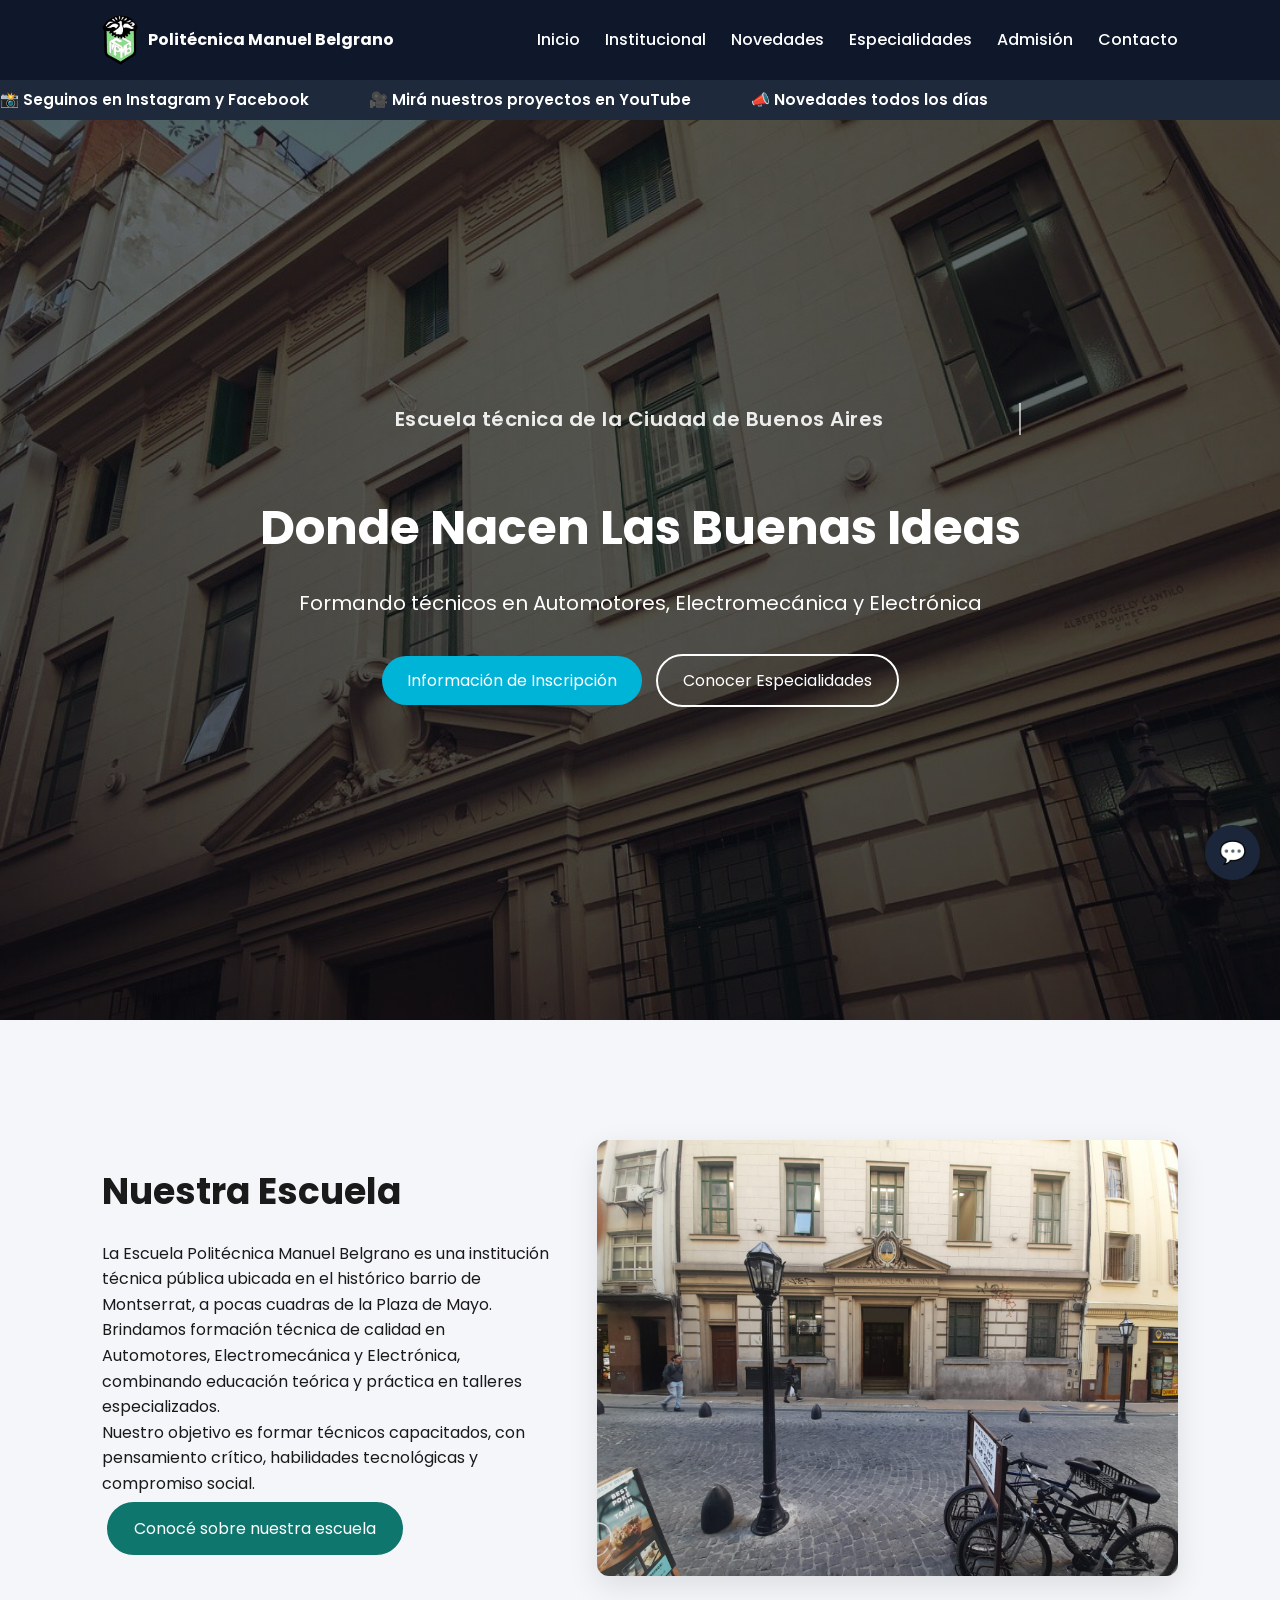
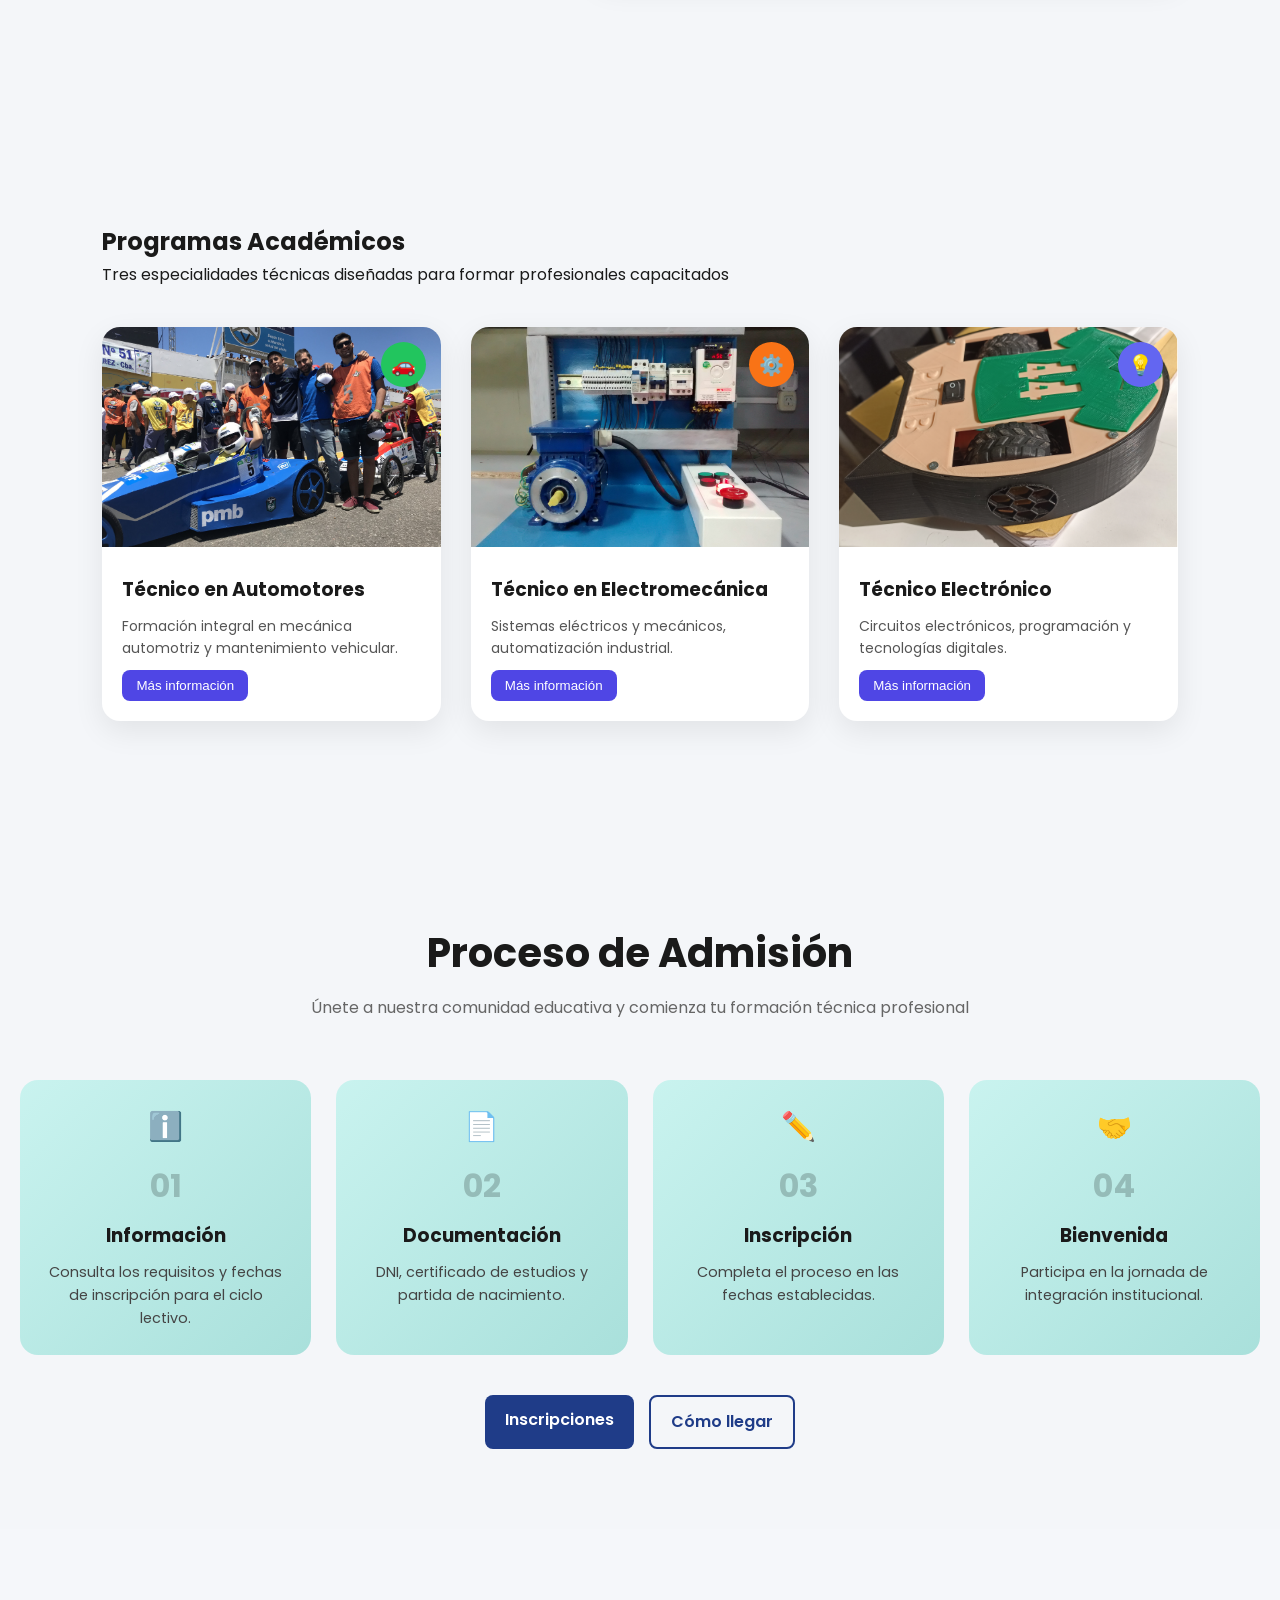
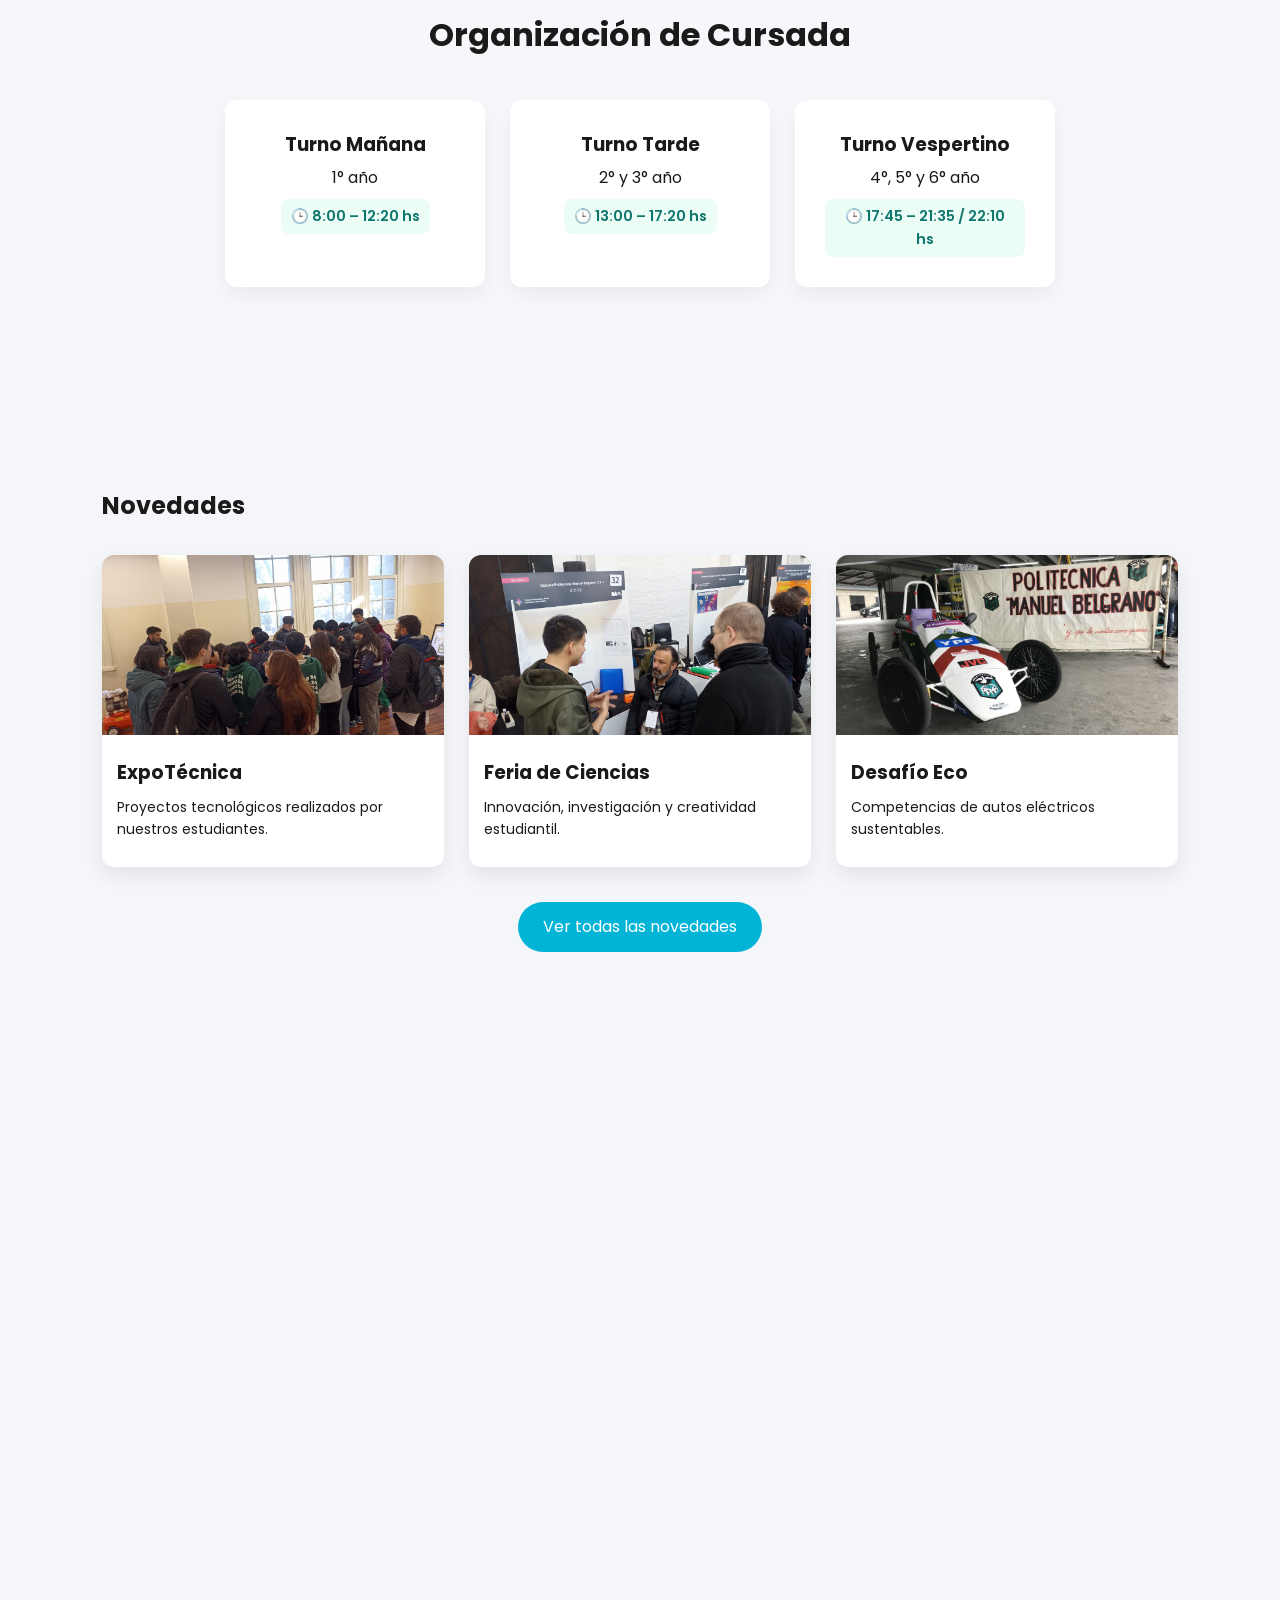
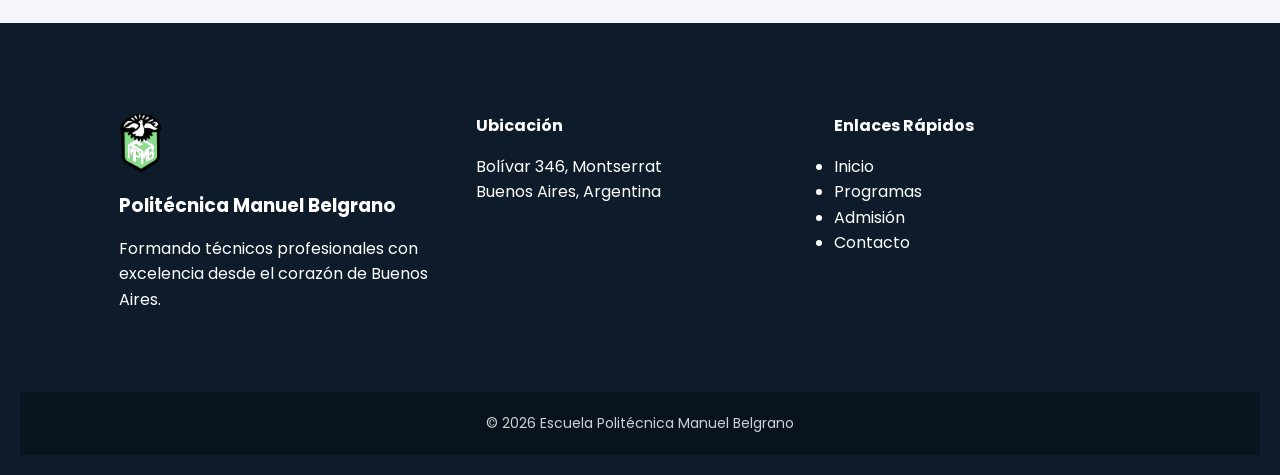
==== index.html @ e022c782 "nueva version website" ====
<!DOCTYPE html>
<html lang="es">
<head>
<meta charset="UTF-8">
<meta name="viewport" content="width=device-width, initial-scale=1.0">
<title>Escuela Politécnica Manuel Belgrano</title>
<link rel="stylesheet" href="css/style.css">
<link href="https://fonts.googleapis.com/css2?family=Poppins:wght@300;400;600;700&display=swap" rel="stylesheet">
<link rel="stylesheet" href="https://cdnjs.cloudflare.com/ajax/libs/font-awesome/6.5.0/css/all.min.css">

</head>

<body>

<header class="main-header">
  <div class="logo">
    <img src="img/logo.png" alt="Logo Escuela">
    <span>Politécnica Manuel Belgrano</span>
  </div>

  <div class="menu-toggle" id="menuToggle">☰</div>

  <nav id="navMenu">
    <ul>
      <li><a href="index.html">Inicio</a></li>
      <li><a href="institucional.html">Institucional</a></li>
      <li><a href="novedades.html">Novedades</a></li>
      <li><a href="#programas">Especialidades</a></li>
      <li><a href="#admision">Admisión</a></li>
      <li><a href="#contacto">Contacto</a></li>
    </ul>
  </nav>
</header>

<!-- TICKER REDES -->
<div class="social-ticker">
  <div class="ticker-track">
    <span>📸 Seguinos en Instagram y Facebook</span>
    <span>🎥 Mirá nuestros proyectos en YouTube</span>
    <span>📣 Novedades todos los días</span>
  </div>
</div>

<!-- HERO -->
<section class="hero" id="inicio">
  <div class="hero-content">
    <p class="typewriter">Escuela técnica de la Ciudad de Buenos Aires</p>
    <h1>Donde Nacen Las Buenas Ideas</h1>
    <p>
      Formando técnicos en Automotores, Electromecánica y Electrónica
    </p>

    <div class="hero-buttons">
      <a href="#admision" class="btn">Información de Inscripción</a>
      <a href="#programas" class="btn secondary">Conocer Especialidades</a>
    </div>
  </div>
</section>


<section class="bienvenida fade" id="institucional">
  <div class="container bienvenida-grid">

    <div class="bienvenida-texto">
      <h2>Nuestra Escuela</h2>

      <p>
        La Escuela Politécnica Manuel Belgrano es una institución técnica pública
        ubicada en el histórico barrio de Montserrat, a pocas cuadras de la Plaza de Mayo.
      </p>

      <p>
        Brindamos formación técnica de calidad en Automotores, Electromecánica y Electrónica,
        combinando educación teórica y práctica en talleres especializados.
      </p>

      <p>
        Nuestro objetivo es formar técnicos capacitados, con pensamiento crítico,
        habilidades tecnológicas y compromiso social.
      </p>

        <a href="institucional.html" class="btn btn-institucional">
        Conocé sobre nuestra escuela
        </a>

    </div>

    <div class="bienvenida-img">
      <img src="img/fachada.jpg" alt="Fachada escuela">
    </div>

  </div>
</section>



<section class="programas" id="programas">
<div class="container">
    <h2>Programas Académicos</h2>
    <p class="subtitle">
        Tres especialidades técnicas diseñadas para formar profesionales capacitados
    </p>

    <div class="cards programas-cards">

        <!-- AUTOMOTORES -->
        <div class="program-card">
            <div class="img-wrap">
                <img src="img/automotores.jpg">
                <div class="icon auto">🚗</div>
            </div>
            <div class="content">
                <h3>Técnico en Automotores</h3>
                <p>Formación integral en mecánica automotriz y mantenimiento vehicular.</p>
                <button class="btn-info" onclick="abrirModal('automotores')">Más información</button>
            </div>
        </div>

        <!-- ELECTROMECANICA -->
        <div class="program-card">
            <div class="img-wrap">
                <img src="img/electromecanica.jpg">
                <div class="icon electro">⚙️</div>
            </div>
            <div class="content">
                <h3>Técnico en Electromecánica</h3>
                <p>Sistemas eléctricos y mecánicos, automatización industrial.</p>
                <button class="btn-info" onclick="abrirModal('electromecanica')">Más información</button>
            </div>
        </div>

        <!-- ELECTRONICA -->
        <div class="program-card">
            <div class="img-wrap">
                <img src="img/electronica.jpg">
                <div class="icon digi">💡</div>
            </div>
            <div class="content">
                <h3>Técnico Electrónico</h3>
                <p>Circuitos electrónicos, programación y tecnologías digitales.</p>
                <button class="btn-info" onclick="abrirModal('electronica')">Más información</button>
            </div>
        </div>

    </div>
</div>
</section>


<section class="admision" id="admision">
  <h2 class="titulo-seccion">Proceso de Admisión</h2>
  <p class="subtitulo">
    Únete a nuestra comunidad educativa y comienza tu formación técnica profesional
  </p>

  <div class="pasos-admision">

    <div class="paso">
      <div class="icono">ℹ️</div>
      <span class="numero">01</span>
      <h3>Información</h3>
      <p>Consulta los requisitos y fechas de inscripción para el ciclo lectivo.</p>
    </div>

    <div class="paso">
      <div class="icono">📄</div>
      <span class="numero">02</span>
      <h3>Documentación</h3>
      <p>DNI, certificado de estudios y partida de nacimiento.</p>
    </div>

    <div class="paso">
      <div class="icono">✏️</div>
      <span class="numero">03</span>
      <h3>Inscripción</h3>
      <p>Completa el proceso en las fechas establecidas.</p>
    </div>

    <div class="paso">
      <div class="icono">🤝</div>
      <span class="numero">04</span>
      <h3>Bienvenida</h3>
      <p>Participa en la jornada de integración institucional.</p>
    </div>
    
    

  </div>
    <div class="admision-botones">
        <a href="https://buenosaires.gob.ar/gcaba_historico/educacion/estudiantes/inscripcionescolar" class="btn-admision">Inscripciones</a>
        <a href="https://mapa.buenosaires.gob.ar/comollego/?lat=-34.611856&lng=-58.373325&zl=15&modo=transporte&hasta=Bolivar+346" class="btn-admision outline">Cómo llegar</a>
        
    </div>
    
</section>

<!-- ORGANIZACIÓN DE CURSADA -->
<section class="cursada">
  <h2>Organización de Cursada</h2>

  <div class="cursada-grid">

    <div class="cursada-card">
      <div class="icon">🌞</div>
      <h3>Turno Mañana</h3>
      <p>1° año</p>
      <span class="horario">🕒 8:00 – 12:20 hs</span>
    </div>

    <div class="cursada-card">
      <div class="icon">🏙️</div>
      <h3>Turno Tarde</h3>
      <p>2° y 3° año</p>
      <span class="horario">🕒 13:00 – 17:20 hs</span>
    </div>

    <div class="cursada-card">
      <div class="icon">🌙</div>
      <h3>Turno Vespertino</h3>
      <p>4°, 5° y 6° año</p>
      <span class="horario">🕒 17:45 – 21:35 / 22:10 hs</span>
    </div>

  </div>
</section>



<section class="noticias fade" id="novedades">
    <h2>Novedades</h2>

    <div class="cards novedades-cards">

    <!-- ExpoTecnica -->
    <div class="novedad-card">
        <img src="img/portada-expo.jpg" alt="ExpoTécnica">
        <div class="novedad-content">
            <h3>ExpoTécnica</h3>
            <p>Proyectos tecnológicos realizados por nuestros estudiantes.</p>
            <!--<a href="novedades.html#expotecnica" class="btn-info">Ver más</a>-->
        </div>
    </div>

    <!-- Feria -->
    <div class="novedad-card">
        <img src="img/portada-feria.jpg" alt="Feria de Ciencias">
        <div class="novedad-content">
            <h3>Feria de Ciencias</h3>
            <p>Innovación, investigación y creatividad estudiantil.</p>
            <!--<a href="novedades.html#feria" class="btn-info">Ver más</a>-->
        </div>
    </div>

    <!-- Desafio Eco -->
    <div class="novedad-card">
        <img src="img/portada-eco.jpg" alt="Desafío Eco">
        <div class="novedad-content">
            <h3>Desafío Eco</h3>
            <p>Competencias de autos eléctricos sustentables.</p>
            <!--<a href="novedades.html#eco" class="btn-info">Ver más</a>-->
        </div>
    </div>

</div>


    <!-- BOTÓN NUEVO -->
    <div style="text-align:center; margin-top:30px;">
        <a href="novedades.html" class="btn btn-novedades">
            Ver todas las novedades
        </a>
    </div>
</section>


<section class="galeria fade">
    <h2>Galería</h2>
    <div class="gallery-grid">
        <img src="img/galeria1.jpg" onclick="openModal(this)">
        <img src="img/galeria2.jpg" onclick="openModal(this)">
        <img src="img/galeria3.jpg" onclick="openModal(this)">
        
        <img src="img/galeria5.jpg" onclick="openModal(this)">
        <img src="img/galeria6.jpg" onclick="openModal(this)">
        <img src="img/galeria7.jpg" onclick="openModal(this)">
        <img src="img/galeria8.jpg" onclick="openModal(this)">
        <img src="img/galeria9.jpg" onclick="openModal(this)">
        <img src="img/galeria10.jpg" onclick="openModal(this)">
        <img src="img/galeria11.jpg" onclick="openModal(this)">
        <img src="img/galeria12.jpg" onclick="openModal(this)">
        <img src="img/galeria13.jpg" onclick="openModal(this)">
        <img src="img/galeria14.jpg" onclick="openModal(this)">
        <img src="img/galeria15.jpg" onclick="openModal(this)">
        <img src="img/galeria16.jpg" onclick="openModal(this)">
        <img src="img/galeria17.jpeg" onclick="openModal(this)">
        <img src="img/galeria18.jpeg" onclick="openModal(this)">
        <img src="img/galeria19.jpeg" onclick="openModal(this)">
        <img src="img/galeria20.jpg" onclick="openModal(this)">
    </div>
</section>

<div class="modal" id="imageModal" onclick="closeModal()">
    <img id="modalImg">
</div>

<section class="contacto fade" id="contacto">
    <h2>Contacto</h2>

    <div class="contact-grid">
        <div>
            <p><strong>Dirección:</strong><br>
            Bolívar 346, Montserrat<br>
            Buenos Aires, Argentina<br>
            (3 cuadras de Plaza de Mayo)</p>

            <p><strong>Teléfono:</strong><br>011 4331-7187</p>
            <p><strong>Email:</strong><br>det_manuelbelgrano_de4@bue.edu.ar</p>

            <div class="redes">
                <h3>Seguinos en redes</h3>

                <div class="social-icons">
                    <a href="https://www.instagram.com/politecnica_manuel_belgrano_ok/" target="_blank"><i class="fab fa-instagram"></i></a>
                    <a href="https://www.facebook.com/people/politecnica_manuel_belgrano_ok/100086086102180/" target="_blank"><i class="fab fa-facebook"></i></a>
                    <a href="https://www.youtube.com/channel/UC4mlXX_uVlG7o73prnUFXqw" target="_blank"><i class="fab fa-youtube"></i></a>
                </div>

            </div>

        </div>

        <form>
            <input type="text" placeholder="Nombre" required>
            <input type="email" placeholder="Email" required>
            <textarea placeholder="Mensaje" required></textarea>
            <button class="btn">Enviar Mensaje</button>
        </form>
    </div>

    <div class="map">
        <iframe src="https://maps.google.com/maps?q=Bolivar%20346%20Buenos%20Aires&t=&z=15&ie=UTF8&iwloc=&output=embed"></iframe>
    </div>
</section>

<footer>
    <div class="footer-content">
        <div>
            <img src="img/logo.png" alt="Logo Escuela" class="footer-logo">
            <h3>Politécnica Manuel Belgrano</h3>
            <p>Formando técnicos profesionales con excelencia desde el corazón de Buenos Aires.</p>
        </div>

        <div>
            <h4>Ubicación</h4>
            <p>Bolívar 346, Montserrat<br>
            Buenos Aires, Argentina<br></p>
        </div>

        <div>
            <h4>Enlaces Rápidos</h4>
            <ul>
                <li><a href="#inicio">Inicio</a></li>
                <li><a href="#programas">Programas</a></li>
                <li><a href="#admision">Admisión</a></li>
                <li><a href="#contacto">Contacto</a></li>
            </ul>
        </div>
    </div>

    <div class="footer-bottom">
        © 2026 Escuela Politécnica Manuel Belgrano
    </div>
</footer>

<div class="chat-button" id="chatButton">💬</div>

<div class="chatbot" id="chatbot">
    <div class="chat-header">Asistente</div>
    <div class="chat-body" id="chatBody"></div>
    <input type="text" id="chatInput" placeholder="Escribí tu consulta...">
    <div class="chat-redes">
    📱 Seguinos:
    <a href="https://www.instagram.com/politecnica_manuel_belgrano_ok/" target="_blank">Instagram</a> ·
    <a href="https://www.facebook.com/people/politecnica_manuel_belgrano_ok/100086086102180/" target="_blank">Facebook</a> ·
    <a href="https://www.youtube.com/channel/UC4mlXX_uVlG7o73prnUFXqw" target="_blank">Youtube</a>
</div>

</div>
<!-- MODAL ESPECIALIDADES -->
<div id="modal-especialidad" class="modal-overlay">
  <div class="modal-card">
    <span class="cerrar" onclick="cerrarModal()">✕</span>

    <div class="modal-header">
      <img id="modal-img" src="">
      <div class="modal-titulo">
        <span class="badge">Especialidad Técnica</span>
        <h2 id="modal-titulo"></h2>
      </div>
    </div>

    <div class="modal-body">
      <p id="modal-descripcion"></p>

      <div class="info-grid">
        <div class="info-box">
          <h4>Duración</h4>
          <p id="modal-duracion"></p>
        </div>
        <div class="info-box">
          <h4>Horarios</h4>
          <p id="modal-horarios"></p>
        </div>
      </div>

      <h3>Competencias</h3>
      <ul id="modal-competencias"></ul>

      <h3>Salida laboral</h3>
      <div id="modal-salidas" class="chips"></div>
    </div>
  </div>
</div>

<script src="js/script.js"></script>
</body>
</html>
---- css/style.css ----
* {
    margin: 0;
    padding: 0;
    box-sizing: border-box;
}

html {
    scroll-behavior: smooth;
}

body {
    font-family: 'Poppins', sans-serif;
    background: #f4f6f9;
    color: #1a1a1a;
    line-height: 1.6;
}

header {
    position: fixed;
    width: 100%;
    background: #0d1b2a;
    color: white;
    display: flex;
    justify-content: space-between;
    align-items: center;
    padding: 15px 8%;
    z-index: 1000;
}

.logo {
    font-weight: 700;
}

nav ul {
    list-style: none;
    display: flex;
    gap: 25px;
}

nav a {
    text-decoration: none;
    color: white;
    font-weight: 500;
    transition: 0.3s;
}

nav a:hover {
    color: #00b4d8;
}

.menu-toggle {
    display: none;
    font-size: 24px;
    cursor: pointer;
}

section {
    padding: 120px 8%;
}

.hero {
    height: 100vh;
    background: linear-gradient(rgba(0,0,0,0.6), rgba(0,0,0,0.6)),
    url('../img/hero.jpg') center/cover;
    display: flex;
    align-items: center;
    justify-content: center;
    text-align: center;
    color: white;
    margin-top: 0px; /* ajustá según altura real */
}

.hero h1 {
    font-size: 48px;
    margin-bottom: 20px;
}

.hero p {
    font-size: 20px;
    margin-bottom: 30px;
}

.btn {
    background: #00b4d8;
    color: white;
    padding: 12px 25px;
    border-radius: 30px;
    text-decoration: none;
    display: inline-block;
    margin: 5px;
    transition: 0.3s;
    border: none;
    cursor: pointer;
}

.btn:hover {
    background: #0077b6;
}

.btn.secondary {
    background: transparent;
    border: 2px solid white;
}

.cards {
    display: grid;
    grid-template-columns: repeat(auto-fit, minmax(280px, 1fr));
    gap: 25px;
    margin-top: 40px;
}

.card {
    background: white;
    padding: 25px;
    border-radius: 15px;
    box-shadow: 0 5px 20px rgba(0,0,0,0.08);
    transition: 0.3s;
}

.card:hover {
    transform: translateY(-5px);
}

.stats {
    display: flex;
    gap: 40px;
    margin-top: 40px;
    flex-wrap: wrap;
}

.stats div strong {
    font-size: 30px;
    color: #0077b6;
}

.steps div {
    background: white;
    padding: 20px;
    margin-top: 15px;
    border-left: 5px solid #00b4d8;
}

.contact-grid {
    display: grid;
    grid-template-columns: 1fr 1fr;
    gap: 40px;
}

form input, form textarea {
    width: 100%;
    padding: 12px;
    margin-bottom: 15px;
    border-radius: 8px;
    border: 1px solid #ccc;
}

form textarea {
    height: 120px;
}

.map iframe {
    width: 100%;
    height: 300px;
    border: none;
    margin-top: 30px;
    border-radius: 15px;
}

footer {
    background: #0d1b2a;
    color: white;
}

.footer-content {
    display: grid;
    grid-template-columns: repeat(auto-fit, minmax(250px, 1fr));
    gap: 40px;
    padding: 50px 8%;
}

.footer-content h3,
.footer-content h4 {
    margin-bottom: 15px;
}

.footer-content a {
    color: #ccc;
    text-decoration: none;
}

.footer-content a:hover {
    color: white;
}

.footer-bottom {
    text-align: center;
    padding: 20px;
    background: #08121c;
}

.fade {
    opacity: 0;
    transform: translateY(20px);
    transition: 0.8s ease;
}

.fade.visible {
    opacity: 1;
    transform: translateY(0);
}

.chatbot {
    position: fixed;
    bottom: 90px;
    right: 20px;
    width: 300px;
    background: white;
    border-radius: 10px;
    box-shadow: 0 10px 25px rgba(0,0,0,0.2);
    display: none;
    flex-direction: column;
    overflow: hidden;
}

.chat-header {
    background: #0d1b2a;
    color: white;
    padding: 10px;
    font-weight: bold;
}

.chat-body {
    padding: 10px;
    height: 250px;
    overflow-y: auto;
    display: flex;
    flex-direction: column;
    gap: 8px;
}

.chat-body div {
    padding: 8px 12px;
    border-radius: 15px;
    max-width: 80%;
    font-size: 14px;
}

.chat-body .usuario {
    align-self: flex-end;
    background: #1b263b;
    color: white;
}

.chat-body .asistente {
    align-self: flex-start;
    background: #f1f1f1;
}

#chatInput {
    border: none;
    padding: 10px;
    border-top: 1px solid #ddd;
    outline: none;
}

.chat-button {
    position: fixed;
    bottom: 20px;
    right: 20px;
    background: #1b263b;
    color: white;
    width: 55px;
    height: 55px;
    border-radius: 50%;
    display: flex;
    align-items: center;
    justify-content: center;
    cursor: pointer;
    font-size: 22px;
    box-shadow: 0 5px 15px rgba(0,0,0,0.3);
}


@media(max-width: 900px){
    .contact-grid {
        grid-template-columns: 1fr;
    }

    nav {
        position: absolute;
        top: 60px;
        right: 0;
        background: #0d1b2a;
        width: 200px;
        display: none;
    }

    nav ul {
        flex-direction: column;
        padding: 20px;
    }

    .menu-toggle {
        display: block;
    }
}
/* LOGO */

.logo {
    display: flex;
    align-items: center;
    gap: 10px;
}

.logo img {
    height: 50px;
}

.footer-logo {
    height: 60px;
    margin-bottom: 10px;
}

/* MEJOR FOOTER */

footer {
    background: #0d1b2a;
    color: white;
    padding: 40px 20px 20px 20px;
}

.footer-content {
    display: grid;
    grid-template-columns: repeat(auto-fit, minmax(250px, 1fr));
    gap: 30px;
}

.footer-content a {
    color: white;
    text-decoration: none;
}

.footer-content a:hover {
    text-decoration: underline;
}

.footer-bottom {
    text-align: center;
    margin-top: 30px;
    font-size: 14px;
    opacity: 0.8;
}

/* RESPONSIVE MEJORADO */

@media (max-width: 768px) {

    header {
        flex-direction: column;
        align-items: flex-start;
    }

    nav ul {
        flex-direction: column;
        width: 100%;
    }

    .cards {
        grid-template-columns: 1fr;
    }

    .steps {
        grid-template-columns: 1fr;
    }

    .contact-grid {
        grid-template-columns: 1fr;
    }

}
/* HEADER SCROLL EFFECT */

header {
    position: fixed;
    width: 100%;
    top: 0;
    left: 0;
    transition: all 0.3s ease;
    z-index: 1000;
}

header.scrolled {
    background: #0d1b2a;
    box-shadow: 0 5px 15px rgba(0,0,0,0.2);
}

/* Espacio para compensar header fijo */

.card {
    transition: transform 0.3s ease, box-shadow 0.3s ease;
}

.card:hover {
    transform: translateY(-10px);
    box-shadow: 0 15px 25px rgba(0,0,0,0.15);
}
.gallery-grid {
    display: grid;
    grid-template-columns: repeat(auto-fit, minmax(200px,1fr));
    gap: 15px;
    padding: 20px;
}

.gallery-grid img {
    width: 100%;
    cursor: pointer;
    border-radius: 10px;
    transition: transform 0.3s ease;
}

.gallery-grid img:hover {
    transform: scale(1.05);
}

.modal {
    display: none;
    position: fixed;
    inset: 0;
    background: rgba(0,0,0,0.8);
    justify-content: center;
    align-items: center;
}

.modal img {
    max-width: 80%;
    max-height: 80%;
}
/* NOVEDADES */

.novedades {
    padding: 80px 20px;
    text-align: center;
}

.novedades-page {
    padding: 120px 20px 80px 20px;
    max-width: 1000px;
    margin: auto;
}

.noticia-card {
    background: white;
    padding: 25px;
    border-radius: 10px;
    box-shadow: 0 10px 20px rgba(0,0,0,0.1);
    margin-bottom: 30px;
    text-align: left;
    transition: 0.3s ease;
}

.noticia-card:hover {
    transform: translateY(-5px);
}

.noticia-card img {
    width: 100%;
    border-radius: 8px;
    margin-bottom: 15px;
}

.noticia-card iframe {
    width: 100%;
    height: 400px;
    border-radius: 8px;
    margin-top: 15px;
}

@media(max-width:768px){
    .noticia-card iframe {
        height: 250px;
    }
}
/* NOVEDADES ESTILOS */
.novedades, .novedades-page {
    text-align: center;
}

.noticia-card {
    background: white;
    padding: 25px;
    border-radius: 12px;
    box-shadow: 0 8px 25px rgba(0,0,0,.1);
    margin: 25px 0;
    text-align: left;
}

.noticia-card img {
    width: 100%;
    border-radius: 8px;
    margin-bottom: 15px;
}

.noticia-card iframe {
    width: 100%;
    height: 300px;
    border-radius: 8px;
    margin-top: 15px;
}
.noticia-card {
    background: white;
    padding: 30px;
    margin-bottom: 40px;
    border-radius: 14px;
    box-shadow: 0 10px 30px rgba(0,0,0,0.08);
}

.noticia-card h2 {
    margin-bottom: 15px;
}

.noticia-card h3 {
    margin-top: 25px;
}

.noticia-card ul {
    margin-left: 20px;
}

blockquote {
    background: #f4f4f4;
    padding: 20px;
    border-left: 5px solid #0d6efd;
    margin: 20px 0;
    border-radius: 6px;
}

iframe {
    width: 100%;
    height: 400px;
    margin-top: 15px;
    border-radius: 8px;
}

@media(max-width:768px){
    iframe {
        height: 220px;
    }
}
/* ================= GALERÍA DE MINIATURAS ================= */
.gallery-thumbnails {
    display: grid;
    grid-template-columns: repeat(auto-fill, minmax(100px, 1fr));
    gap: 10px;
    justify-items: center;
    margin: 25px 0;
}

.thumbnail {
    width: 100px;
    height: 100px;
    object-fit: cover;
    border-radius: 8px;
    cursor: pointer;
    transition: box-shadow 0.3s ease, border-color 0.3s ease;  /* Quitamos transform para no agrandar la miniatura */
    border: 2px solid transparent;
}

.thumbnail:hover {
    transform: scale(3.9);  /* Zoom sutil en la miniatura */
    box-shadow: 0 4px 12px rgba(0,0,0,0.3);
    border-color: #18A999;
}



/* ================= MODAL PARA IMAGEN GRANDE ================= */
.modal {
    display: none;
    position: fixed;
    top: 0;
    left: 0;
    width: 100%;
    height: 100%;
    background: rgba(0,0,0,0.8);
    justify-content: center;
    align-items: center;
    z-index: 1000;
}

.modal.active {
    display: flex;
}

.modal img {
    max-width: 90%;  /* Muestra la imagen en su tamaño original, limitada al 90% de la pantalla */
    max-height: 90%;
    border-radius: 8px;
}

.modal-close {
    position: absolute;
    top: 20px;
    right: 20px;
    background: white;
    color: black;
    border: none;
    font-size: 24px;
    padding: 10px;
    cursor: pointer;
    border-radius: 50%;
}

/* Responsivo */
@media (max-width: 768px) {
    .gallery-thumbnails {
        grid-template-columns: repeat(auto-fill, minmax(80px, 1fr));
    }
    .thumbnail {
        width: 80px;
        height: 80px;
    }
}

/*Bienvenidos*/

.bienvenida-grid {
  display: flex;
  align-items: center;
  gap: 40px;
}


.bienvenida-img img {
    width: 100%;
    border-radius: 12px;
    box-shadow: 0 10px 30px rgba(0,0,0,0.1);
}

.bienvenida h2 {
    font-size: 36px;
    margin-bottom: 20px;
}
/*responsive*/
@media (max-width: 768px) {

  .bienvenida-grid {
    flex-direction: column;
    text-align: center;
  }

  /* Orden correcto */
  .bienvenida-texto {
    order: 1;
  }

  .bienvenida-img {
    order: 2;
  }

  /* Imagen prolija en móvil */
  .bienvenida-img img {
    width: 100%;
    border-radius: 12px;
  }

  /* Botón más abajo y centrado */
  .bienvenida-texto .btn {
    display: inline-block;
    margin-top: 20px;
  }
}

/*especialidades*/

/* ================= PROGRAMAS MODERNOS ================= */

.programas-cards{
    display:grid;
    grid-template-columns:repeat(auto-fit,minmax(300px,1fr));
    gap:30px;
    margin-top:40px;
}

.program-card{
    background:white;
    border-radius:18px;
    overflow:hidden;
    box-shadow:0 10px 30px rgba(0,0,0,.08);
    transition:.3s;
}

.program-card:hover{
    transform:translateY(-8px);
}

/* IMAGEN */
.img-wrap{
    position:relative;
}

.img-wrap img{
    width:100%;
    height:220px;
    object-fit:cover;
}

/* ICONO FLOTANTE */
.icon{
    position:absolute;
    top:15px;
    right:15px;
    width:45px;
    height:45px;
    border-radius:50%;
    display:flex;
    align-items:center;
    justify-content:center;
    font-size:20px;
    color:white;
}

/* colores tipo captura */
.icon.auto{ background:#22c55e; }
.icon.electro{ background:#f97316; }
.icon.digi{ background:#6366f1; }

/* CONTENIDO */
.program-card .content{
    padding:20px;
}

.program-card h3{
    margin-bottom:10px;
}

.program-card p{
    color:#555;
    font-size:14px;
}
/* ================= REDES SOCIALES ================= */

.redes{
    margin-top:25px;
}

.redes h3{
    margin-bottom:10px;
}

.social-links{
    display:flex;
    flex-wrap:wrap;
    gap:10px;
}

.social-links a{
    text-decoration:none;
    padding:8px 14px;
    border-radius:20px;
    font-size:14px;
    font-weight:500;
    color:white;
    transition:.3s;
}

/* colores por red */
.social-links .ig{ background:#e1306c; }
.social-links .fb{ background:#1877f2; }
.social-links .yt{ background:#ff0000; }
.social-links .wa{ background:#25d366; }

.social-links a:hover{
    transform:translateY(-2px);
    opacity:.9;
}
.social-icons{
    display:flex;
    gap:12px;
    margin-top:15px;
}

.social-icons a{
    width:40px;
    height:40px;
    border-radius:50%;
    background:#0d1b2a;
    color:white;
    display:flex;
    align-items:center;
    justify-content:center;
    font-size:18px;
    transition:.3s;
}

.social-icons a:hover{
    background:#0077b6;
    transform:translateY(-3px);
}
.btn-info{
  margin-top:10px;
  background:#4f46e5;
  color:white;
  border:none;
  padding:8px 14px;
  border-radius:8px;
  cursor:pointer;
}

/* MODAL */
.modal-overlay{
  position:fixed;
  top:0;left:0;
  width:100%;height:100%;
  background:rgba(0,0,0,0.6);
  display:none;
  align-items:center;
  justify-content:center;
  z-index:9999;
}

.modal-card{
  background:white;
  width:90%;
  max-width:720px;
  border-radius:18px;
  overflow:hidden;
  margin:20px; /* margen externo en móviles */
  max-height:90vh; /* nunca más alto que la pantalla */
  display:flex;
  flex-direction:column;
}


.modal-header img{
  width:100%;
  height:200px;
  object-fit:cover;
}

.modal-body{
  padding:28px 32px;
  line-height:1.6;
  overflow-y:auto; /* scroll interno */
}
.modal-header{
  flex-shrink:0; /* evita que se achique */
}


.modal-body p,
.modal-body ul,
.modal-body h3{
  margin-top:22px;
  margin-bottom:10px;
  font-size:1.1rem;
}



.info-grid{
  display:grid;
  grid-template-columns:1fr 1fr;
  gap:10px;
  margin:15px 0;
}

.info-box{
  background:#f3f4f6;
  padding:10px;
  border-radius:8px;
}

.chips span{
  background:#e0e7ff;
  padding:5px 10px;
  margin:3px;
  border-radius:20px;
  display:inline-block;
}

.cerrar{
  position:absolute;
  right:15px;
  top:10px;
  cursor:pointer;
  font-size:20px;
}
.chips{
  margin-top:8px;
}

.chips span{
  background:#eef2ff;
  padding:6px 12px;
  margin:4px;
  border-radius:20px;
  font-size:0.85rem;
}
@media (max-width:600px){
  .modal-body{
    padding:22px 18px; /* menos padding en celular */
  }
}
@media (max-width:600px){

  .modal-card{
    width:95%;
    max-height:92vh;
    border-radius:14px;
  }

  .modal-body{
    padding:20px 16px; /* menos padding en celular */
  }

}
/*admision*/
.admision {
  padding: 80px 20px;
  text-align: center;
}

.titulo-seccion {
  font-size: 2.2rem;
  margin-bottom: 10px;
}

.subtitulo {
  color: #666;
  margin-bottom: 40px;
}

.pasos-admision {
  display: grid;
  grid-template-columns: repeat(auto-fit, minmax(220px, 1fr));
  gap: 25px;
}

.paso {
  background: linear-gradient(135deg, #c9f3ef, #a9e0db);
  padding: 25px;
  border-radius: 18px;
  transition: 0.3s;
  position: relative;
}

.paso:hover {
  transform: translateY(-5px);
}

.icono {
  font-size: 28px;
  margin-bottom: 10px;
}

.numero {
  font-size: 2rem;
  font-weight: bold;
  color: rgba(0,0,0,0.2);
}

.paso h3 {
  margin: 10px 0;
}

.paso p {
  font-size: 0.9rem;
  color: #444;
}
/*institucional*/
.hero-institucional {
  padding: 120px 20px 70px;
  text-align: center;
  background: linear-gradient(135deg, #0f766e, #0d9488);
  color: white;
}

.hero-institucional p {
  opacity: 0.95;
  font-size: 18px;
  margin-top: 10px;
}
.hero-institucional h1,
.hero-institucional p {
  text-shadow: 0 2px 8px rgba(0,0,0,0.25);
}



.institucional-section {
  max-width: 900px;
  margin: auto;
  padding: 60px 20px;
  line-height: 1.7;
}

.institucional-section.alt {
  background: #f7f7f7;
  border-radius: 12px;
}
.btn-institucional {
  background: #0f766e;
  color: white;
  border: 2px solid #0f766e;
}

.btn-institucional:hover {
  background: transparent;
  color: #0f766e;
}
/* =========================
   VIDEO NOVEDADES
========================= */
.noticias iframe {
  width: 100%;
  height: 200px;
  border-radius: 10px;
  margin-top: 10px;
}
/* novedades */

.novedades-cards {
  display: grid;
  grid-template-columns: repeat(auto-fit, minmax(260px, 1fr));
  gap: 25px;
  margin-top: 30px;
}

.novedad-card {
  background: white;
  border-radius: 12px;
  overflow: hidden;
  box-shadow: 0 8px 20px rgba(0,0,0,0.08);
  transition: transform 0.25s ease;
}

.novedad-card:hover {
  transform: translateY(-5px);
}

.novedad-card img {
  width: 100%;
  height: 180px;
  object-fit: cover;
}

.novedad-content {
  padding: 15px;
}

.novedad-content h3 {
  margin-bottom: 8px;
}

.novedad-content p {
  font-size: 14px;
  margin-bottom: 12px;
}
/*admision*/
.admision-botones {
  margin-top: 40px;
  display: flex;
  justify-content: center;
  gap: 15px;
  flex-wrap: wrap;
}

.btn-admision {
  background: #1f3c88;
  color: white;
  padding: 12px 20px;
  border-radius: 8px;
  text-decoration: none;
  font-weight: 600;
  transition: 0.25s;
}

.btn-admision:hover {
  background: #162c63;
}

.btn-admision.outline {
  background: transparent;
  border: 2px solid #1f3c88;
  color: #1f3c88;
}

.btn-admision.outline:hover {
  background: #1f3c88;
  color: white;
}
/* CURSADA */
.cursada {
    padding: 80px 20px;
    background: #f5f7fa;
    text-align: center;
}

.cursada h2 {
    font-size: 32px;
    margin-bottom: 40px;
}

.cursada-grid {
    display: flex;
    gap: 25px;
    justify-content: center;
    flex-wrap: wrap;
}

.cursada-card {
    background: white;
    padding: 30px;
    border-radius: 12px;
    width: 260px;
    box-shadow: 0 8px 20px rgba(0,0,0,0.05);
    transition: 0.3s;
}

.cursada-card:hover {
    transform: translateY(-5px);
}

.cursada-card .icon {
    font-size: 40px;
    margin-bottom: 10px;
}

.cursada-card h3 {
    margin-bottom: 5px;
}
/* HORARIOS CURSADA */
.horario {
  display: inline-block;
  margin-top: 8px;
  font-weight: 600;
  color: #0f766e;
  background: #ecfdf5;
  padding: 6px 10px;
  border-radius: 8px;
  font-size: 0.9rem;
}
/*chatbot*/
.chat-redes {
  font-size: 0.8rem;
  text-align: center;
  margin-top: 8px;
  opacity: 0.8;
}

.chat-redes a {
  color: #0056b3;
  text-decoration: none;
  font-weight: 500;
}

.chat-redes a:hover {
  text-decoration: underline;
}
/*modo responsive titulo*/
@media (max-width: 600px) {
  .logo span {
    font-size: 1.25rem;
    font-weight: 600;
  }
}
/*efecto máquina de escribir titulo*/

.typewriter {
  color: #fff;
  font-weight: 600;
  font-size: 1.5rem;
  letter-spacing: 0.5px;
  margin-bottom: 12px;

  overflow: hidden;
  white-space: nowrap;
  border-right: 2px solid rgba(255,255,255,0.7);
  width: 0;

  animation: typing 3.5s steps(40, end) forwards, blink 1.5s infinite;
}

@keyframes blink {
  50% { border-color: transparent }
}


@keyframes typing {
  from { width: 0 }
  to { width: 100% }
}


.hero-content {
  position: relative;
}

.typewriter {
  position: relative;
  top: -25px; /* sube el texto */
}

/*responsive titulo en movimiento*/

@media (max-width: 768px) {
  .typewriter {
    font-size: 1.1rem;
    white-space: normal;
    border-right: none;
    animation: fadeIn 1.5s ease forwards;
    width: 100%;
    text-align: center;
  }

  @keyframes fadeIn {
    from { opacity: 0 }
    to { opacity: 1 }
  }
}
@media (max-width: 768px) {
  .typewriter {
    font-size: 1.1rem;
    white-space: normal;
    border-right: none;
    animation: fadeIn 1.5s ease forwards;
    width: 100%;
    text-align: center;
  }

  @keyframes fadeIn {
    from { opacity: 0 }
    to { opacity: 1 }
  }
}
/*animacion redes*/
/* ================= TICKER REDES ESTABLE ================= */

.social-ticker {
  width: 100%;
  background: #1e293b;
  color: white;
  overflow: hidden;
  height: 42px;
  display: flex;
  align-items: center;
  margin-top: 80px; /* elimina espacios blancos */
}

.ticker-track {
  display: flex;
  gap: 60px;
  white-space: nowrap;
  animation: tickerScroll 20s linear infinite;
  font-size: 1rem;
  font-weight: 600;
}

/* Animación suave */
@keyframes tickerScroll {
  from { transform: translateX(100%); }
  to { transform: translateX(-100%); }
}

/* RESPONSIVE */
@media (max-width: 768px) {
  .social-ticker {
    height: 45px;
    
    border-top: 50px;
    padding-top: 80px;
    padding-bottom: 20px;
    border-bottom: 20px;
    
  }

  .ticker-track {
    font-size: 0.9rem;
    gap: 30px;
  }
}


@media (max-width: 480px) {
  .ticker-track {
    font-size: 0.95rem;
    gap: 30px;
  }
  .hero-institucional{
    padding-top: 170px;
  }
}
@media (max-width: 768px) {
  .hero h1 {
    font-size: 2rem;
    text-align: center;
    margin-bottom: 10px;
  }
    .hero-institucional{
    padding-top: 170px;
  }
}


/* */

/* ================= HEADER FIX ================= */
.main-header {
  position: fixed;
  top: 0;
  width: 100%;
  background: #0f172a;
  z-index: 9999;
}



/* ================= MENU ================= */
#navMenu ul {
  display: flex;
  gap: 25px;
}

#navMenu a {
  color: white;
  text-decoration: none;
  font-weight: 500;
}

/* ================= TICKER REDES ================= */
.social-ticker {
  background: #1e293b;
  color: white;
  overflow: hidden;
  height: 40px;
  display: flex;
  align-items: center;
  
}

.ticker-track {
  display: flex;
  gap: 60px;
  white-space: nowrap;
  animation: ticker 18s linear infinite;
  font-size: 0.95rem;
}

@keyframes ticker {
  from { transform: translateX(100%); }
  to { transform: translateX(-100%); }
}

/* ================= HERO FIX ================= */
.hero {
  margin-top: 0;
}

/* ================= TYPEWRITER SUAVE ================= */
.typewriter {
  font-size: 1.1rem;
  opacity: 0.9;
}

/* ================= RESPONSIVE ================= */
@media (max-width: 768px) {

  #navMenu {
    position: absolute;
    right: 0;
    top: 70px;
    background: #0f172a;
    width: 220px;
    display: none;
  }

  #navMenu ul {
    flex-direction: column;
    padding: 20px;
  }

  .menu-toggle {
    display: block;
  }

  .social-ticker {
    height: 45px;
    font-size: 0.9rem;
    
    border-top: 50px;
    padding-top: 80px;
    padding-bottom: 20px;
    border-bottom: 20px;
  }
}

/*institucional*/

.institucional-historia {
  background: #f5f6f8;
  padding: 80px 20px;
}

.titulo-seccion {
  text-align: center;
  font-size: 2.5rem;
  margin-bottom: 10px;
}

.subtitulo {
  text-align: center;
  max-width: 700px;
  margin: 0 auto 60px;
  color: #666;
}

.historia-bloque {
  display: flex;
  gap: 40px;
  margin-bottom: 70px;
  align-items: center;
}

.historia-bloque.invert {
  flex-direction: row-reverse;
}

.historia-texto {
  flex: 1;
}

.historia-texto h2 {
  margin-bottom: 15px;
  color: #1f2937;
}

.historia-img {
  flex: 1;
  text-align: center;
}

.historia-img img {
  width: 100%;
  border-radius: 12px;
  box-shadow: 0 10px 25px rgba(0,0,0,0.1);
}

.img-caption {
  display: block;
  margin-top: 8px;
  font-size: 0.85rem;
  color: #777;
}

.presente {
  text-align: center;
  max-width: 700px;
  margin: auto;
}

.especialidades {
  list-style: none;
  padding: 0;
  margin: 20px 0;
}

.especialidades li {
  margin-bottom: 8px;
  font-weight: 600;
}

/* RESPONSIVE */
@media (max-width: 768px) {
  .historia-bloque {
    flex-direction: column;
  }

  .historia-bloque.invert {
    flex-direction: column;
  }

  .titulo-seccion {
    font-size: 2rem;
  }
}

/**/
.institucional-historia {
  background: #f5f6f8;
  padding: 80px 20px;
}

.titulo-seccion {
  text-align: center;
  font-size: 2.5rem;
  margin-bottom: 10px;
}

.subtitulo {
  text-align: center;
  max-width: 700px;
  margin: 0 auto 60px;
  color: #666;
}

.historia-bloque {
  display: flex;
  gap: 40px;
  margin-bottom: 70px;
  align-items: center;
}

.historia-bloque.invert {
  flex-direction: row-reverse;
}

.historia-texto {
  flex: 1;
}

.historia-texto h2 {
  margin-bottom: 15px;
  color: #1f2937;
}

.historia-img {
  flex: 1;
  text-align: center;
}

.historia-img img {
  width: 100%;
  border-radius: 12px;
  box-shadow: 0 10px 25px rgba(0,0,0,0.1);
}

.img-caption {
  display: block;
  margin-top: 8px;
  font-size: 0.85rem;
  color: #777;
}

.presente {
  text-align: center;
  max-width: 700px;
  margin: auto;
}

.especialidades {
  list-style: none;
  padding: 0;
  margin: 20px 0;
}

.especialidades li {
  margin-bottom: 8px;
  font-weight: 600;
}

/* RESPONSIVE */
@media (max-width: 768px) {
  .historia-bloque {
    flex-direction: column;
  }

  .historia-bloque.invert {
    flex-direction: column;
  }

  .titulo-seccion {
    font-size: 2rem;
  }
}
/* linea de tiempo institucional*/

/* ===== TIMELINE ===== */

.timeline {
  margin-top: 60px;
  position: relative;
  border-left: 4px solid #1e4ea1;
  padding-left: 30px;
}

.timeline-item {
  margin-bottom: 50px;
  position: relative;
}

.timeline-year {
  font-size: 22px;
  font-weight: 700;
  color: #1e4ea1;
  margin-bottom: 10px;
}

.timeline-content h2 {
  font-size: 20px;
  margin-bottom: 10px;
}

.timeline-content p {
  margin-bottom: 10px;
}
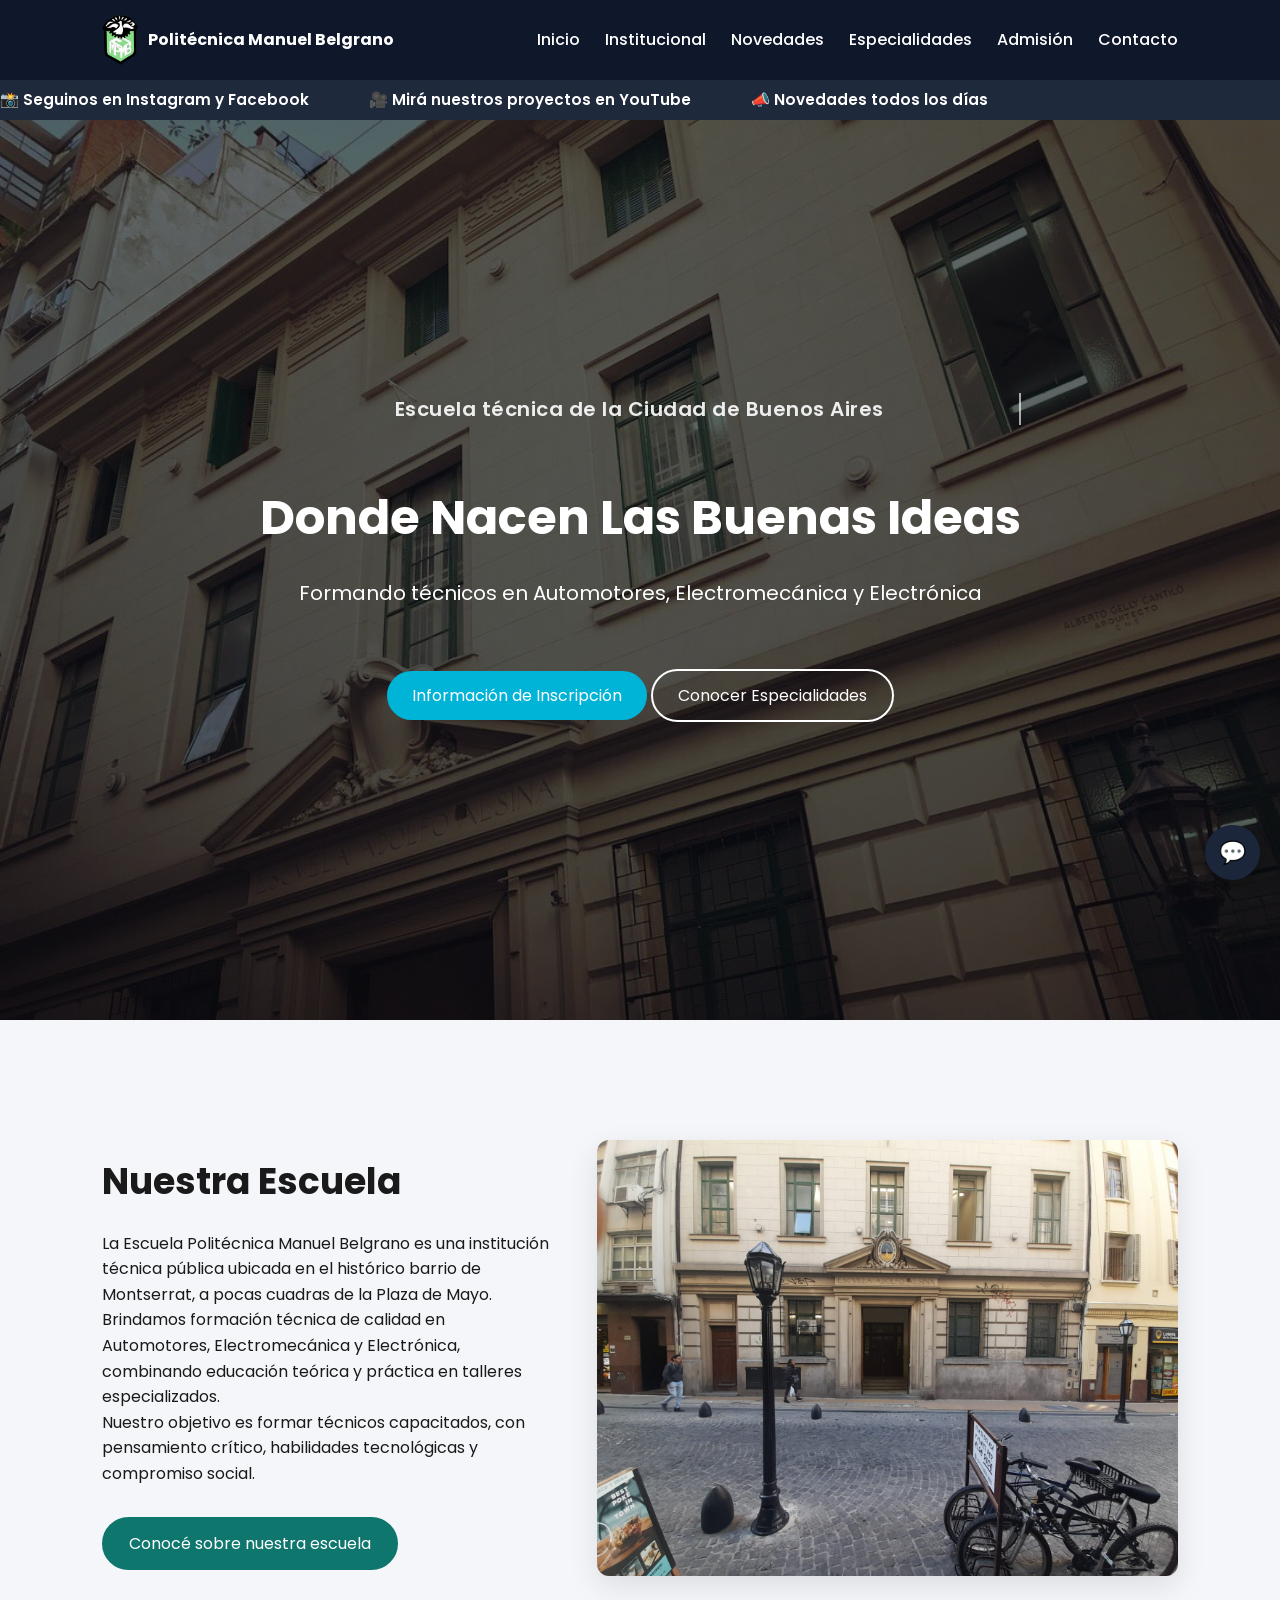
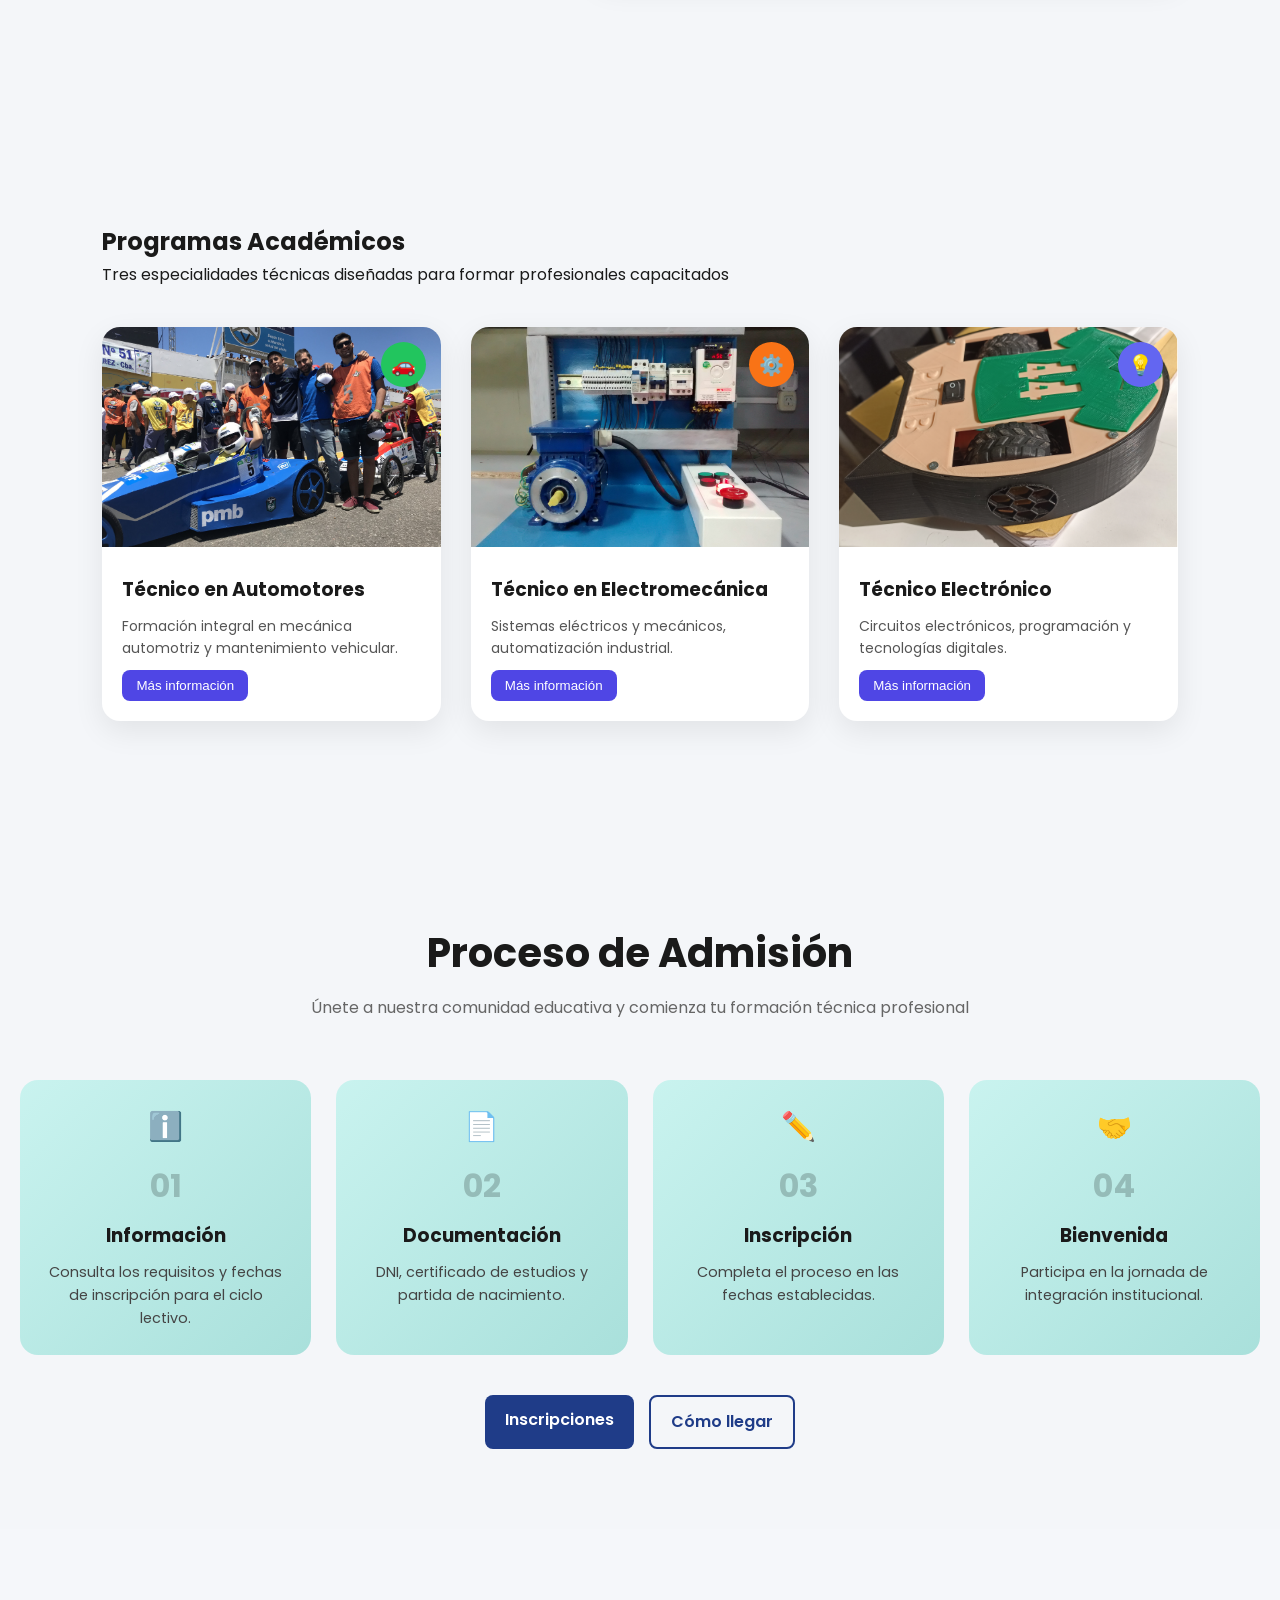
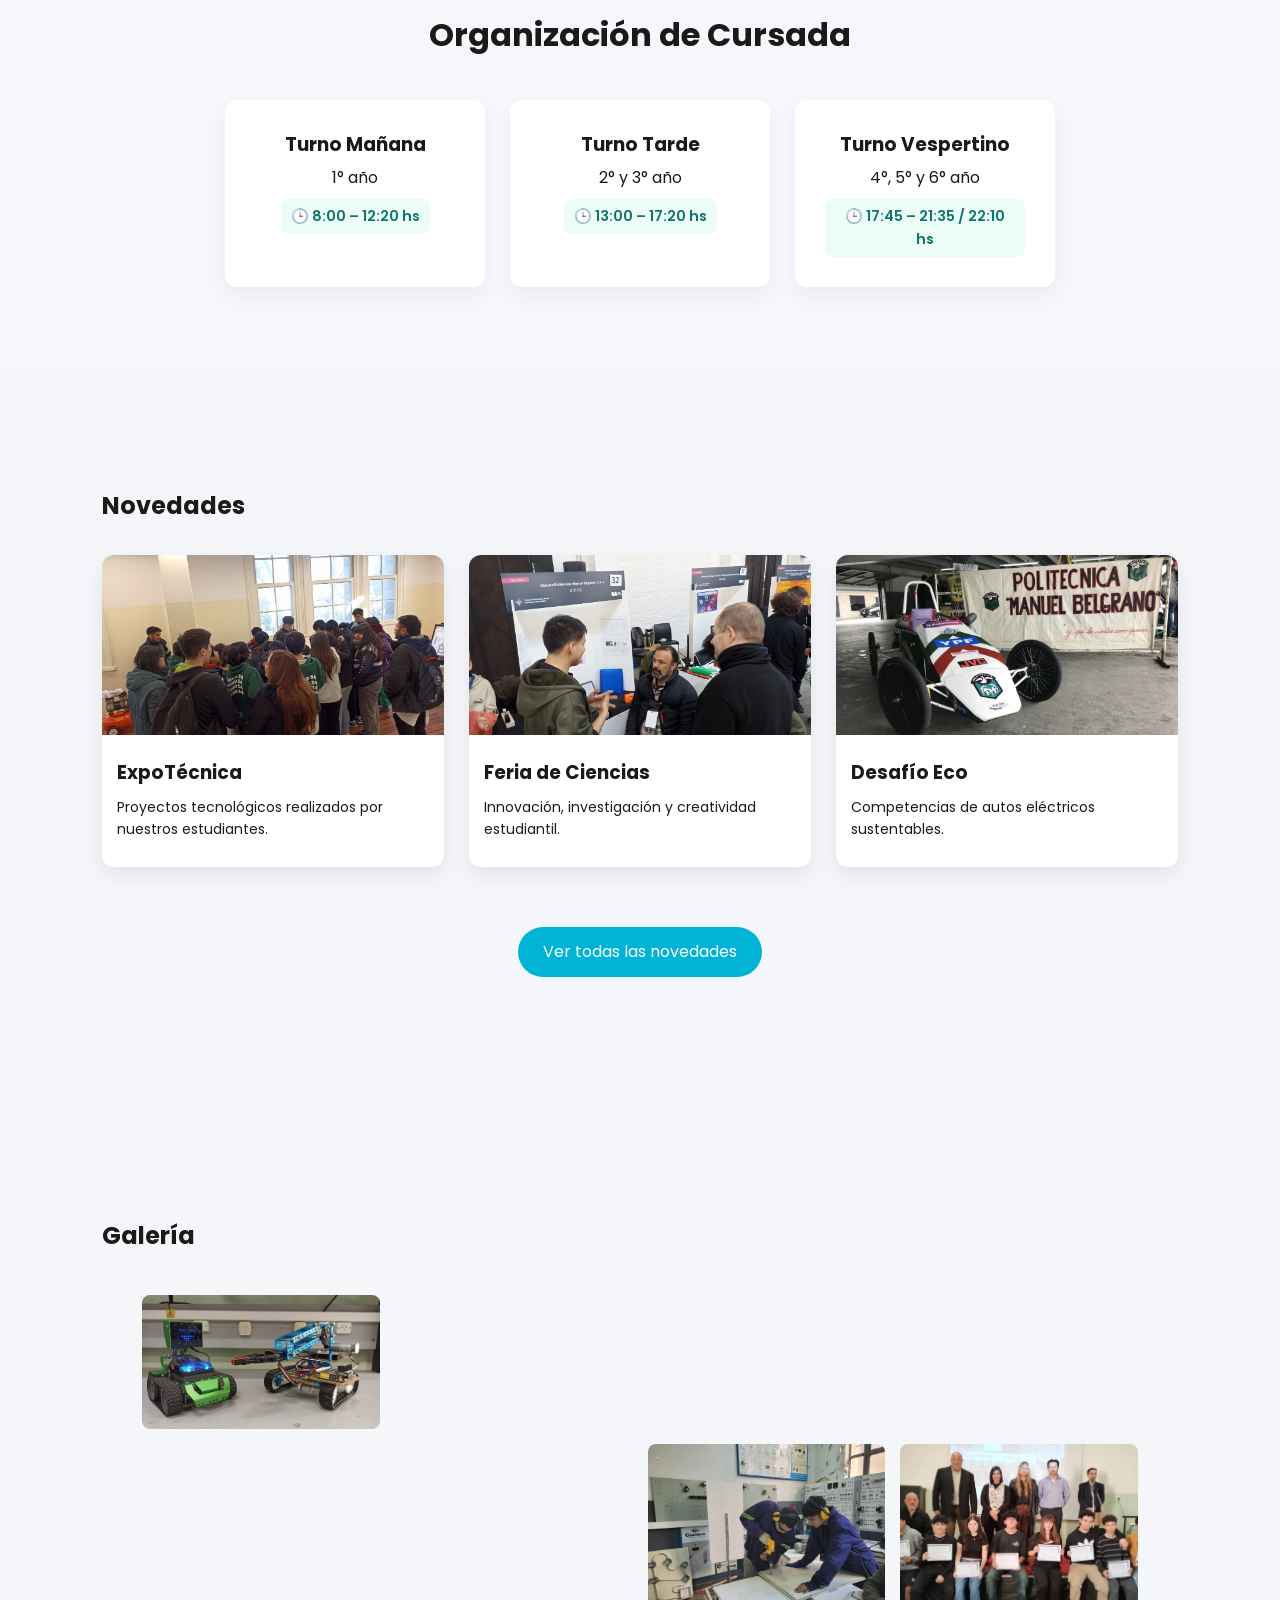
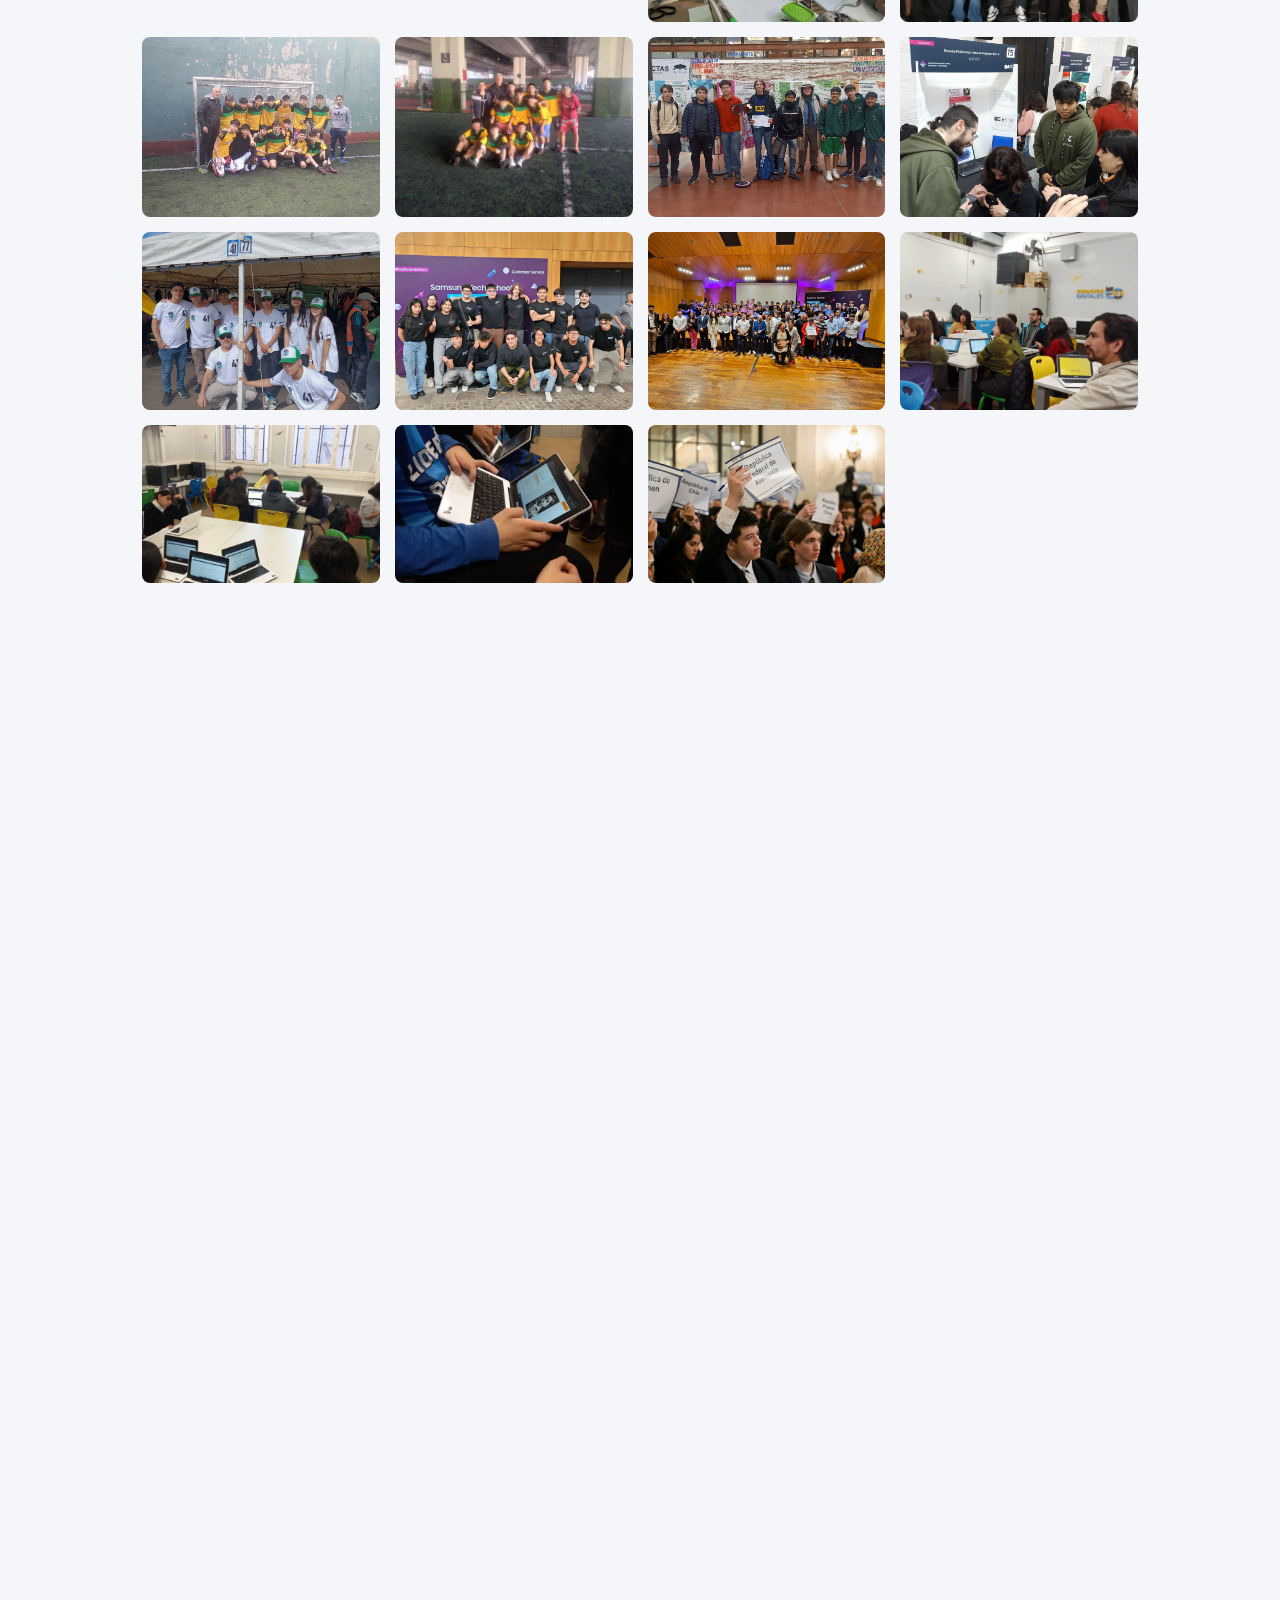
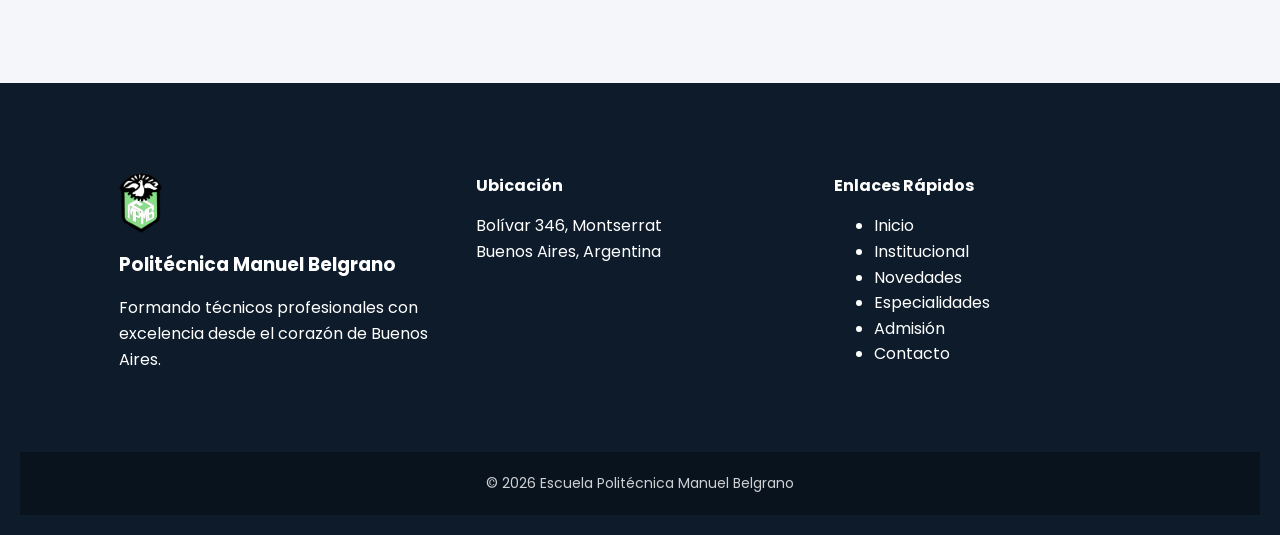
==== commit be923681: "version" ====
--- a/index.html
+++ b/index.html
@@ -3,7 +3,12 @@
 <head>
 <meta charset="UTF-8">
 <meta name="viewport" content="width=device-width, initial-scale=1.0">
+<meta name="description" content="Escuela Politécnica Manuel Belgrano en Ciudad de Buenos Aires. Formación técnica en Automotores, Electromecánica y Electrónica.">
+<meta name="robots" content="index, follow">
+<meta name="google-site-verification" content="google-site-verification: google1da1adb241c64b76.html">
+
 <title>Escuela Politécnica Manuel Belgrano</title>
+<link rel="shortcut icon" href="./img/logo.png" />
 <link rel="stylesheet" href="css/style.css">
 <link href="https://fonts.googleapis.com/css2?family=Poppins:wght@300;400;600;700&display=swap" rel="stylesheet">
 <link rel="stylesheet" href="https://cdnjs.cloudflare.com/ajax/libs/font-awesome/6.5.0/css/all.min.css">
@@ -276,26 +281,28 @@
 <section class="galeria fade">
     <h2>Galería</h2>
     <div class="gallery-grid">
-        <img src="img/galeria1.jpg" onclick="openModal(this)">
-        <img src="img/galeria2.jpg" onclick="openModal(this)">
-        <img src="img/galeria3.jpg" onclick="openModal(this)">
-        
-        <img src="img/galeria5.jpg" onclick="openModal(this)">
-        <img src="img/galeria6.jpg" onclick="openModal(this)">
-        <img src="img/galeria7.jpg" onclick="openModal(this)">
-        <img src="img/galeria8.jpg" onclick="openModal(this)">
-        <img src="img/galeria9.jpg" onclick="openModal(this)">
-        <img src="img/galeria10.jpg" onclick="openModal(this)">
-        <img src="img/galeria11.jpg" onclick="openModal(this)">
-        <img src="img/galeria12.jpg" onclick="openModal(this)">
-        <img src="img/galeria13.jpg" onclick="openModal(this)">
-        <img src="img/galeria14.jpg" onclick="openModal(this)">
-        <img src="img/galeria15.jpg" onclick="openModal(this)">
-        <img src="img/galeria16.jpg" onclick="openModal(this)">
-        <img src="img/galeria17.jpeg" onclick="openModal(this)">
-        <img src="img/galeria18.jpeg" onclick="openModal(this)">
-        <img src="img/galeria19.jpeg" onclick="openModal(this)">
-        <img src="img/galeria20.jpg" onclick="openModal(this)">
+        <div class="gallery-grid">
+
+        <img src="img/galeria1_resultado.webp" loading="lazy" decoding="async" width="400" height="300" onclick="openModal(this)" alt="Galería">
+        <img src="img/galeria2_resultado.webp" loading="lazy" decoding="async" width="400" height="300" onclick="openModal(this)" alt="Galería">
+        <img src="img/galeria3_resultado.webp" loading="lazy" decoding="async" width="400" height="300" onclick="openModal(this)" alt="Galería">
+        <img src="img/galeria5_resultado.webp" loading="lazy" decoding="async" width="400" height="300" onclick="openModal(this)" alt="Galería">
+        <img src="img/galeria6_resultado.webp" loading="lazy" decoding="async" width="400" height="300" onclick="openModal(this)" alt="Galería">
+        <img src="img/galeria7_resultado.webp" loading="lazy" decoding="async" width="400" height="300" onclick="openModal(this)" alt="Galería">
+
+        <img src="img/galeria8_resultado.webp" onclick="openModal(this)">
+        <img src="img/galeria9_resultado.webp" onclick="openModal(this)">
+        <img src="img/galeria10_resultado.webp" onclick="openModal(this)">
+        <img src="img/galeria11_resultado.webp" onclick="openModal(this)">
+        <img src="img/galeria12_resultado.webp" onclick="openModal(this)">
+        <img src="img/galeria13_resultado.webp" onclick="openModal(this)">
+        <img src="img/galeria14_resultado.webp" onclick="openModal(this)">
+        <img src="img/galeria15_resultado.webp" onclick="openModal(this)">
+        <img src="img/galeria16_resultado.webp" onclick="openModal(this)">
+        <img src="img/galeria17_resultado.webp" onclick="openModal(this)">
+        <img src="img/galeria18_resultado.webp" onclick="openModal(this)">
+        <img src="img/galeria19_resultado.webp" onclick="openModal(this)">
+        <img src="img/galeria20_resultado.webp" onclick="openModal(this)">
     </div>
 </section>
 
@@ -329,12 +336,59 @@
 
         </div>
 
-        <form>
-            <input type="text" placeholder="Nombre" required>
-            <input type="email" placeholder="Email" required>
-            <textarea placeholder="Mensaje" required></textarea>
-            <button class="btn">Enviar Mensaje</button>
+        <form id="contactForm" action="enviar.php" method="POST">
+
+          <input type="text" name="nombre" placeholder="Nombre" required>
+
+          <input type="email" name="email" placeholder="Email" required>
+
+          <textarea name="mensaje" placeholder="Mensaje" required></textarea>
+
+          <!-- Honeypot anti bots -->
+          <input type="text" name="website" style="display:none">
+          
+          <input type="hidden" id="form_time" name="form_time">
+
+          <!-- Google reCAPTCHA -->
+          <div class="g-recaptcha" data-sitekey="6LcBEoMsAAAAAE1u0UzjAhv8H8GE35R5uAutlu9r"></div>
+
+          <button class="btn">Enviar Mensaje</button>
+
         </form>
+          <script>
+
+            document.addEventListener("DOMContentLoaded", function() {
+
+            document.getElementById("form_time").value = Math.floor(Date.now() / 1000);
+
+            });
+
+          </script>
+
+        <script src="https://www.google.com/recaptcha/api.js" async defer></script>
+        <script>
+
+          document.addEventListener("DOMContentLoaded", function() {
+          document.getElementById("form_time").value = Math.floor(Date.now() / 1000);
+          });
+
+          document.querySelector("form").addEventListener("submit", function(){
+
+          let boton = document.getElementById("btnEnviar");
+
+          boton.innerText = "Enviando...";
+          boton.disabled = true;
+          });
+
+          </script>
+        <script>
+          const params = new URLSearchParams(window.location.search);
+
+          if(params.get("mensaje") === "enviado"){
+            alert("Mensaje enviado correctamente.");
+          }
+        </script>
+
     </div>
 
     <div class="map">
@@ -358,12 +412,14 @@
 
         <div>
             <h4>Enlaces Rápidos</h4>
-            <ul>
+              <ul>
                 <li><a href="#inicio">Inicio</a></li>
-                <li><a href="#programas">Programas</a></li>
+                <li><a href="#institucional">Institucional</a></li>
+                <li><a href="#novedades">Novedades</a></li>
+                <li><a href="#programas">Especialidades</a></li>
                 <li><a href="#admision">Admisión</a></li>
                 <li><a href="#contacto">Contacto</a></li>
-            </ul>
+              </ul>
         </div>
     </div>
 
--- a/css/style.css
+++ b/css/style.css
@@ -1,6 +1,6 @@
 * {
     margin: 0;
-    padding: 0;
+    /*padding: 0;*/
     box-sizing: border-box;
 }
 
@@ -87,7 +87,7 @@
     border-radius: 30px;
     text-decoration: none;
     display: inline-block;
-    margin: 5px;
+    margin-top: 30px;
     transition: 0.3s;
     border: none;
     cursor: pointer;
@@ -404,22 +404,24 @@
     transform: translateY(-10px);
     box-shadow: 0 15px 25px rgba(0,0,0,0.15);
 }
-.gallery-grid {
-    display: grid;
-    grid-template-columns: repeat(auto-fit, minmax(200px,1fr));
-    gap: 15px;
-    padding: 20px;
-}
-
-.gallery-grid img {
-    width: 100%;
-    cursor: pointer;
-    border-radius: 10px;
-    transition: transform 0.3s ease;
-}
-
-.gallery-grid img:hover {
-    transform: scale(1.05);
+.gallery-grid{
+display:grid;
+grid-template-columns: repeat(auto-fit, minmax(220px,1fr));
+gap:15px;
+padding:20px;
+}
+
+.gallery-grid img{
+width:100%;
+height:100%;
+object-fit:cover;
+border-radius:8px;
+cursor:pointer;
+transition:transform 0.3s ease;
+}
+
+.gallery-grid img:hover{
+transform:scale(1.05);
 }
 
 .modal {
@@ -837,6 +839,11 @@
   object-fit:cover;
 }
 
+.modal-titulo{
+  padding-left: 20px;
+}
+
+
 .modal-body{
   padding:28px 32px;
   line-height:1.6;
@@ -1295,6 +1302,7 @@
     font-size: 2rem;
     text-align: center;
     margin-bottom: 10px;
+    
   }
     .hero-institucional{
     padding-top: 170px;
@@ -1604,4 +1612,35 @@
   margin-bottom: 10px;
 }
 
-
+/* logros*/
+
+.logros-grid{
+  display: grid;
+  grid-template-columns: repeat(auto-fit, minmax(220px,1fr));
+  gap: 20px;
+  margin-top: 25px;
+}
+
+.logro-card{
+  background: white;
+  border-radius: 10px;
+  padding: 20px;
+  text-align: center;
+  box-shadow: 0 4px 12px rgba(0,0,0,0.1);
+  transition: transform 0.3s ease;
+}
+
+.logro-card:hover{
+  transform: translateY(-5px);
+}
+
+.logro-icon{
+  font-size: 32px;
+  margin-bottom: 10px;
+}
+
+.logro-card p{
+  font-size: 15px;
+  line-height: 1.5;
+}
+
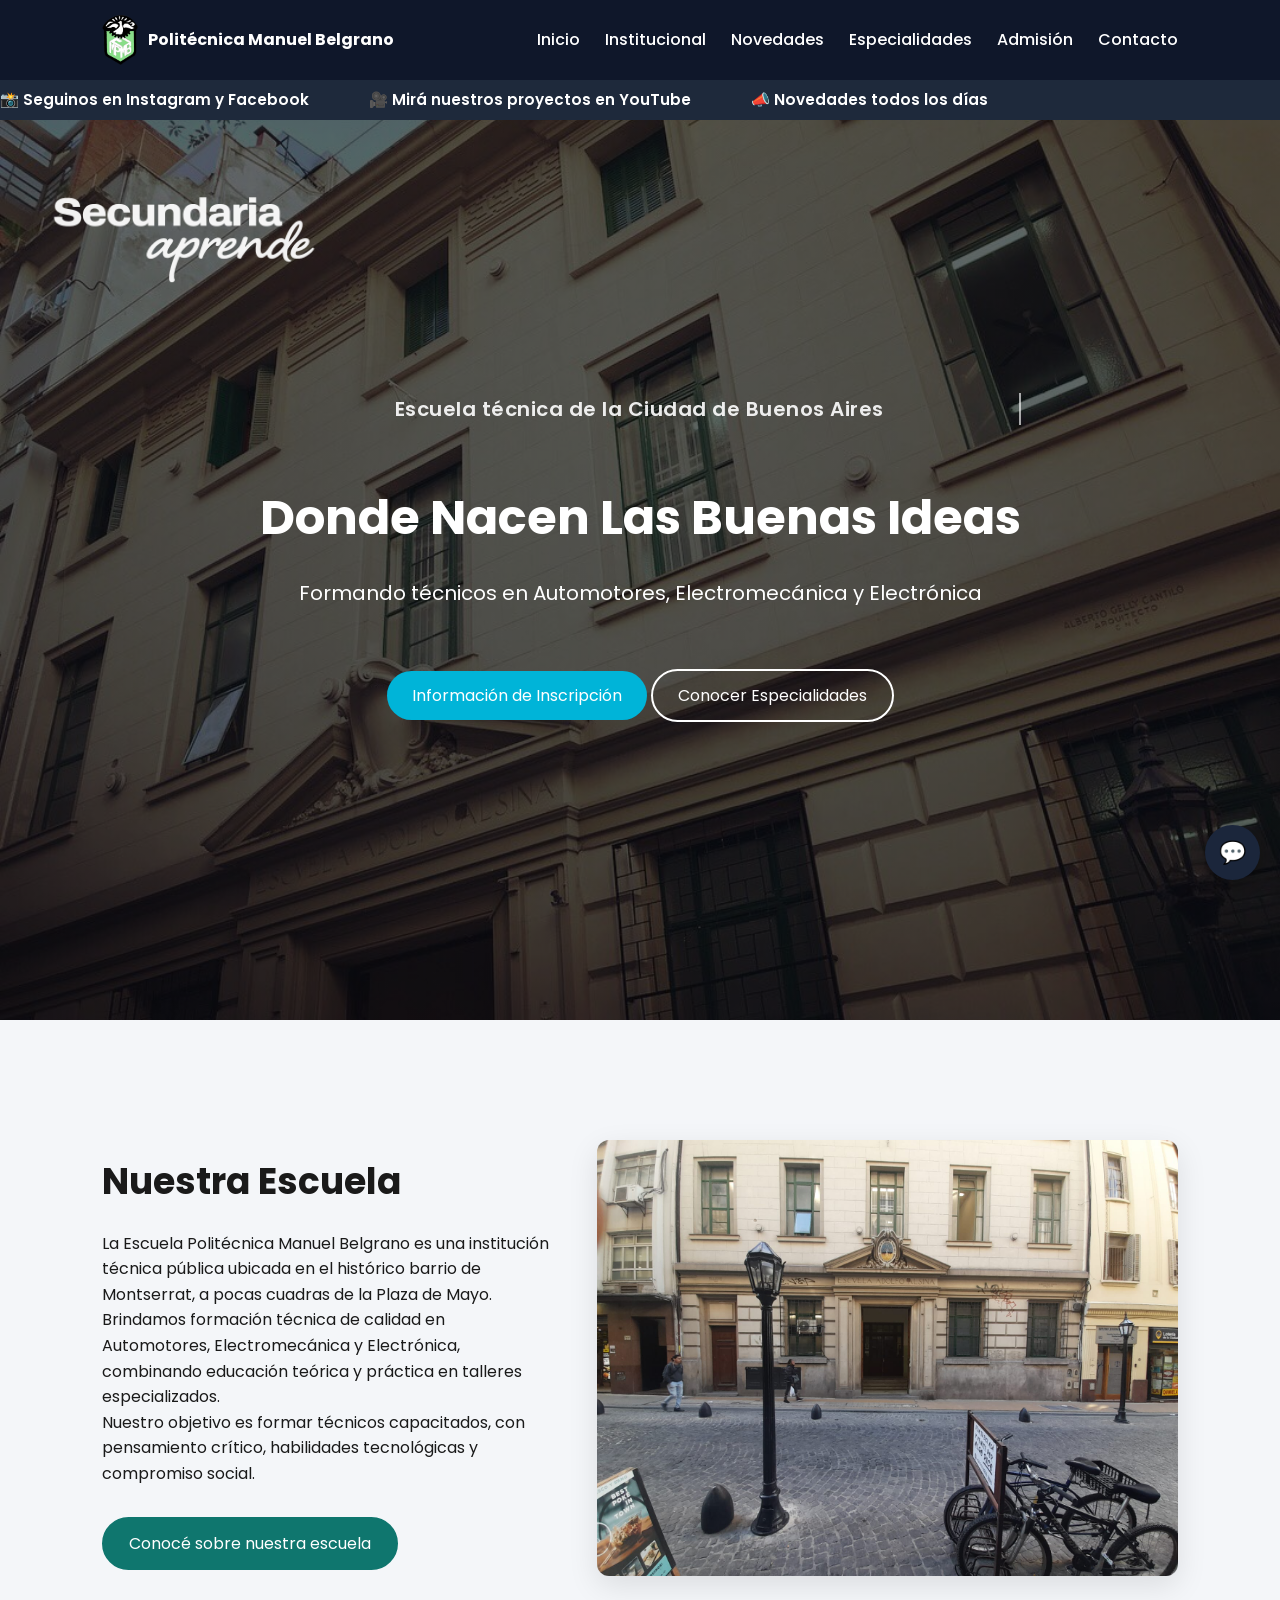
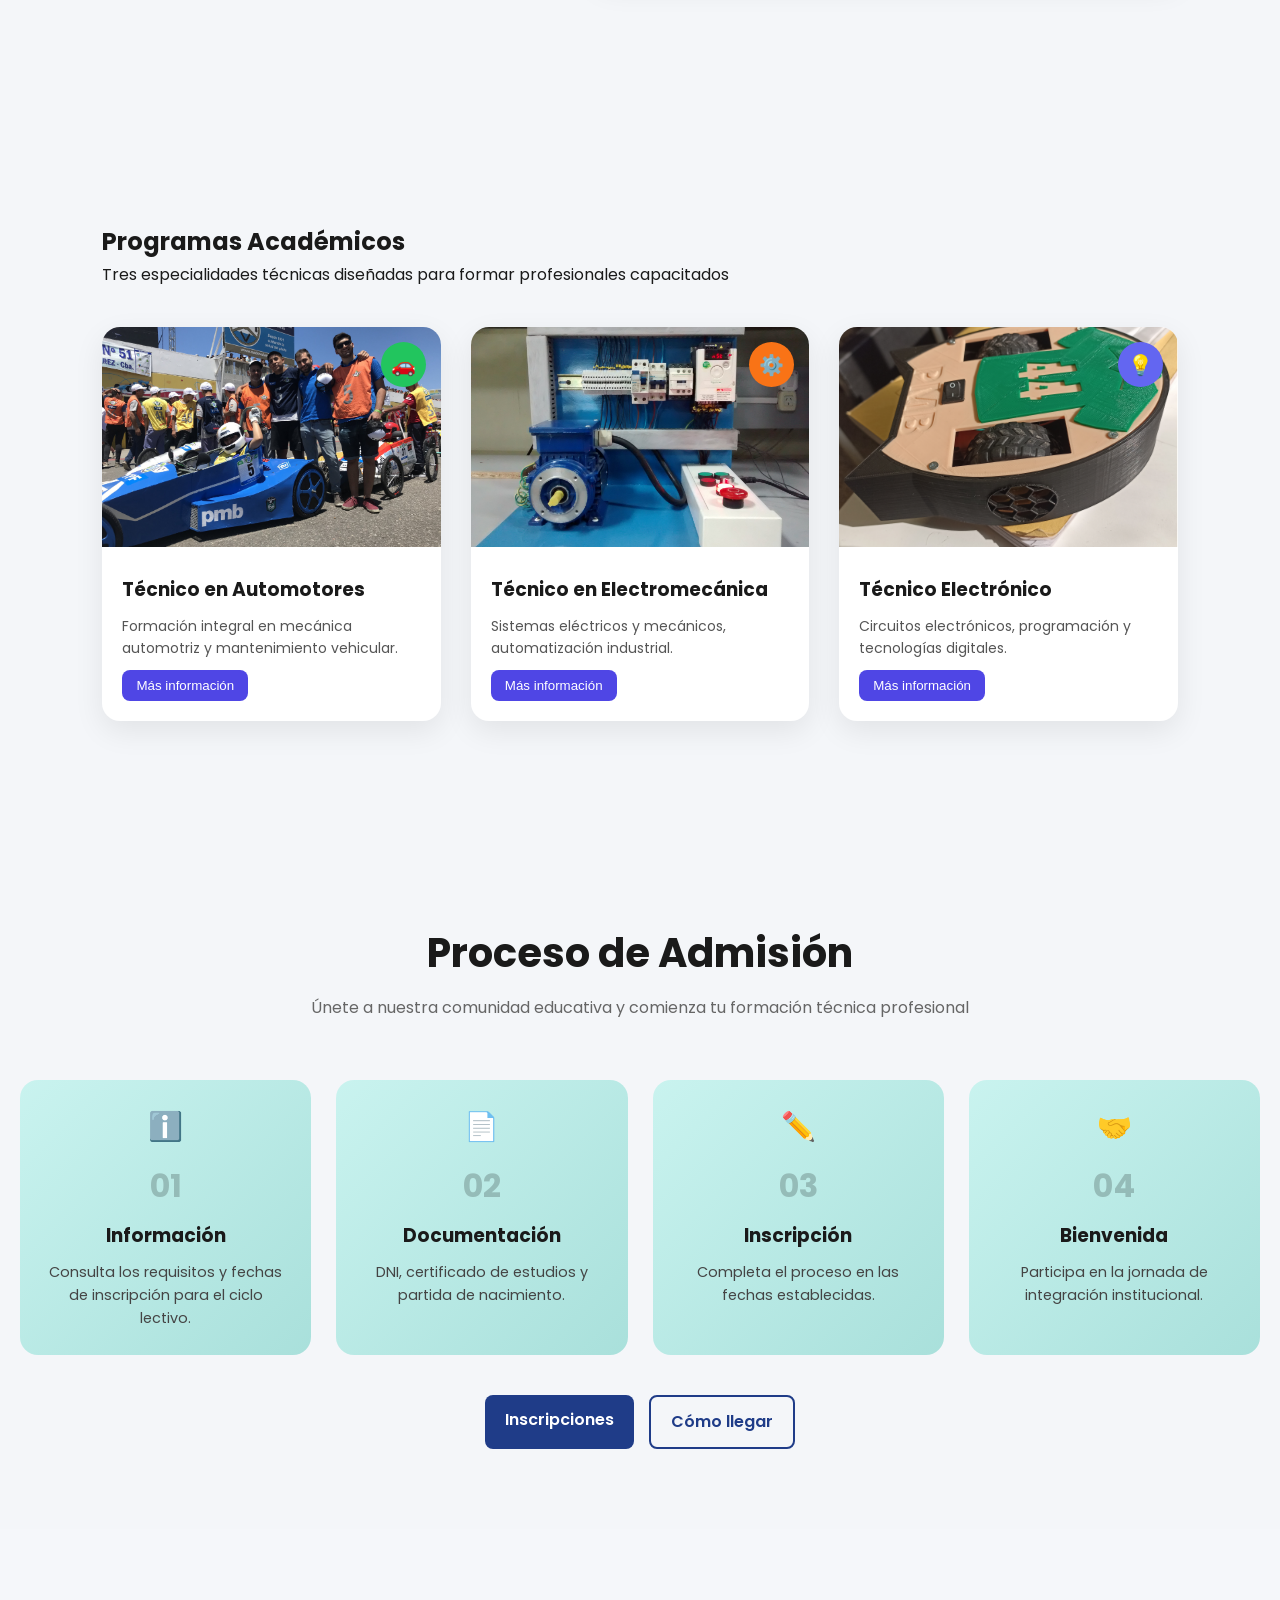
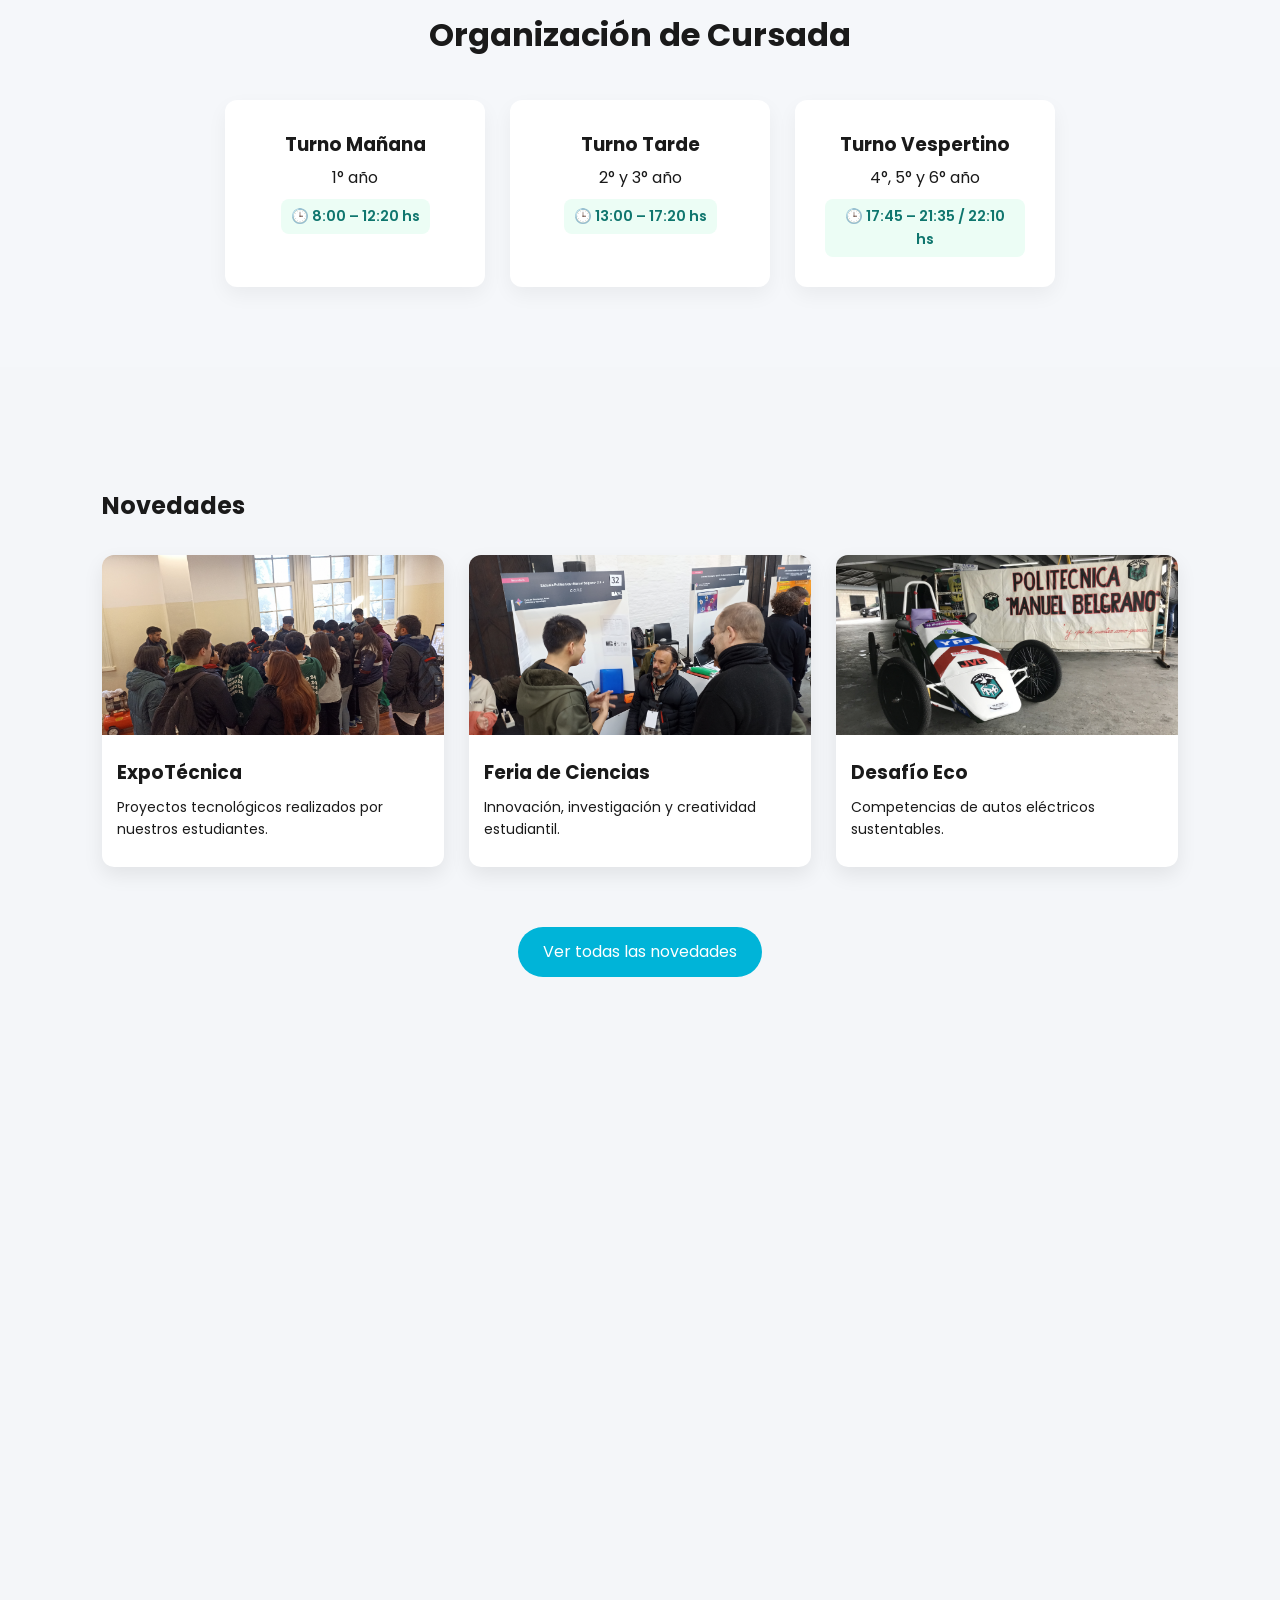
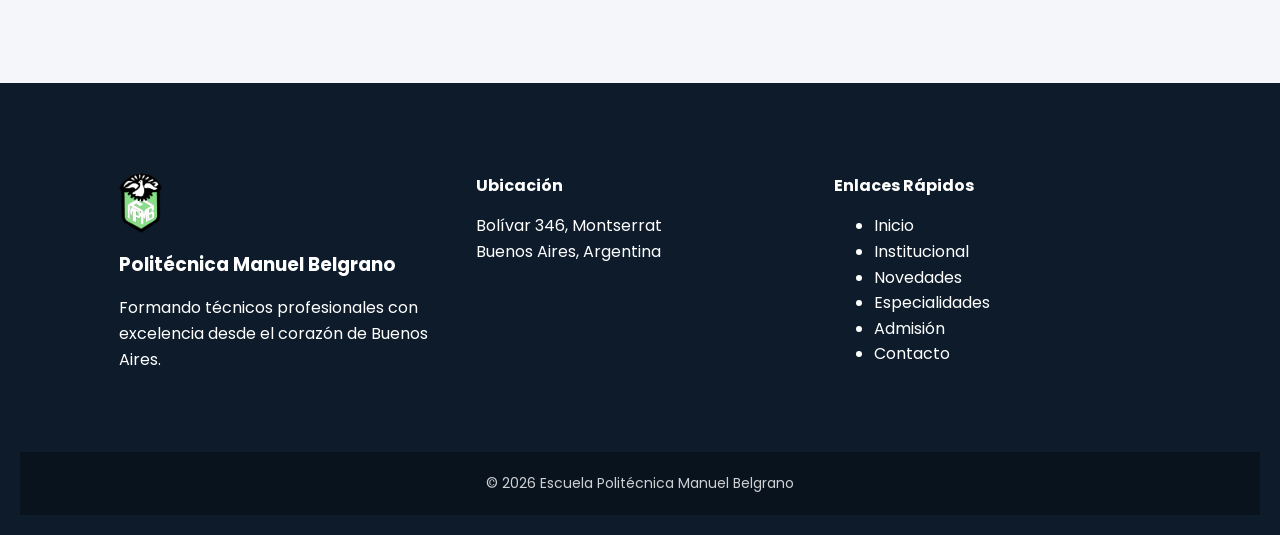
==== commit bece6023: "version3" ====
--- a/index.html
+++ b/index.html
@@ -48,6 +48,9 @@
 
 <!-- HERO -->
 <section class="hero" id="inicio">
+  <div class="hero-overlay-logo">
+    <img src="img/Logo_secundaria_aprende_T.png" alt="Secundaria Aprende">
+  </div>
   <div class="hero-content">
     <p class="typewriter">Escuela técnica de la Ciudad de Buenos Aires</p>
     <h1>Donde Nacen Las Buenas Ideas</h1>
--- a/css/style.css
+++ b/css/style.css
@@ -279,7 +279,28 @@
     font-size: 22px;
     box-shadow: 0 5px 15px rgba(0,0,0,0.3);
 }
-
+.hero {
+  position: relative; /* necesario para posicionar el logo */
+}
+
+.hero-overlay-logo {
+  position: absolute;
+  top: 00px;
+  left: 00px;
+  z-index: 10;
+}
+
+.hero-overlay-logo img {
+  height: 250px; /* probá 120, 140, 160 */
+  filter: brightness(0) invert(1);
+  opacity: 0.95;
+}
+
+@media (max-width: 768px) {
+  .hero-overlay-logo img {
+    height: 120px;
+  }
+}
 
 @media(max-width: 900px){
     .contact-grid {
